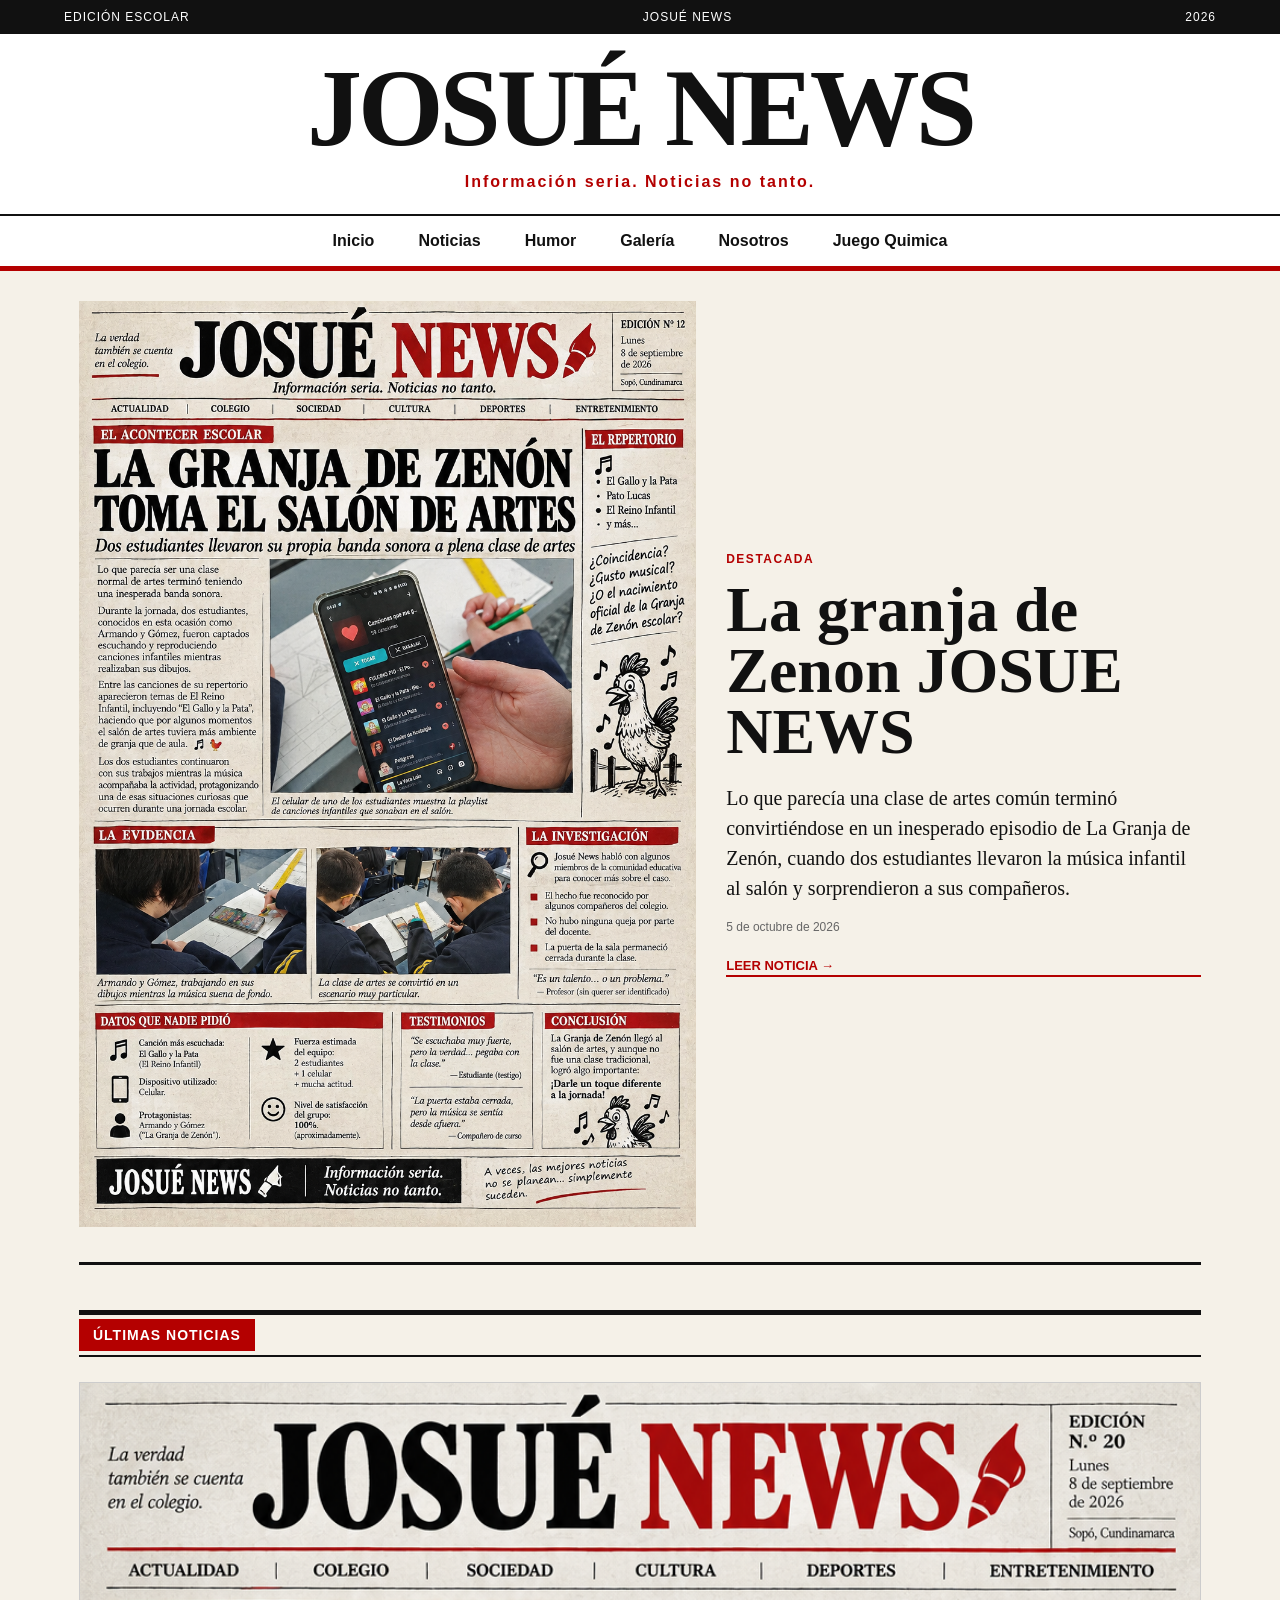
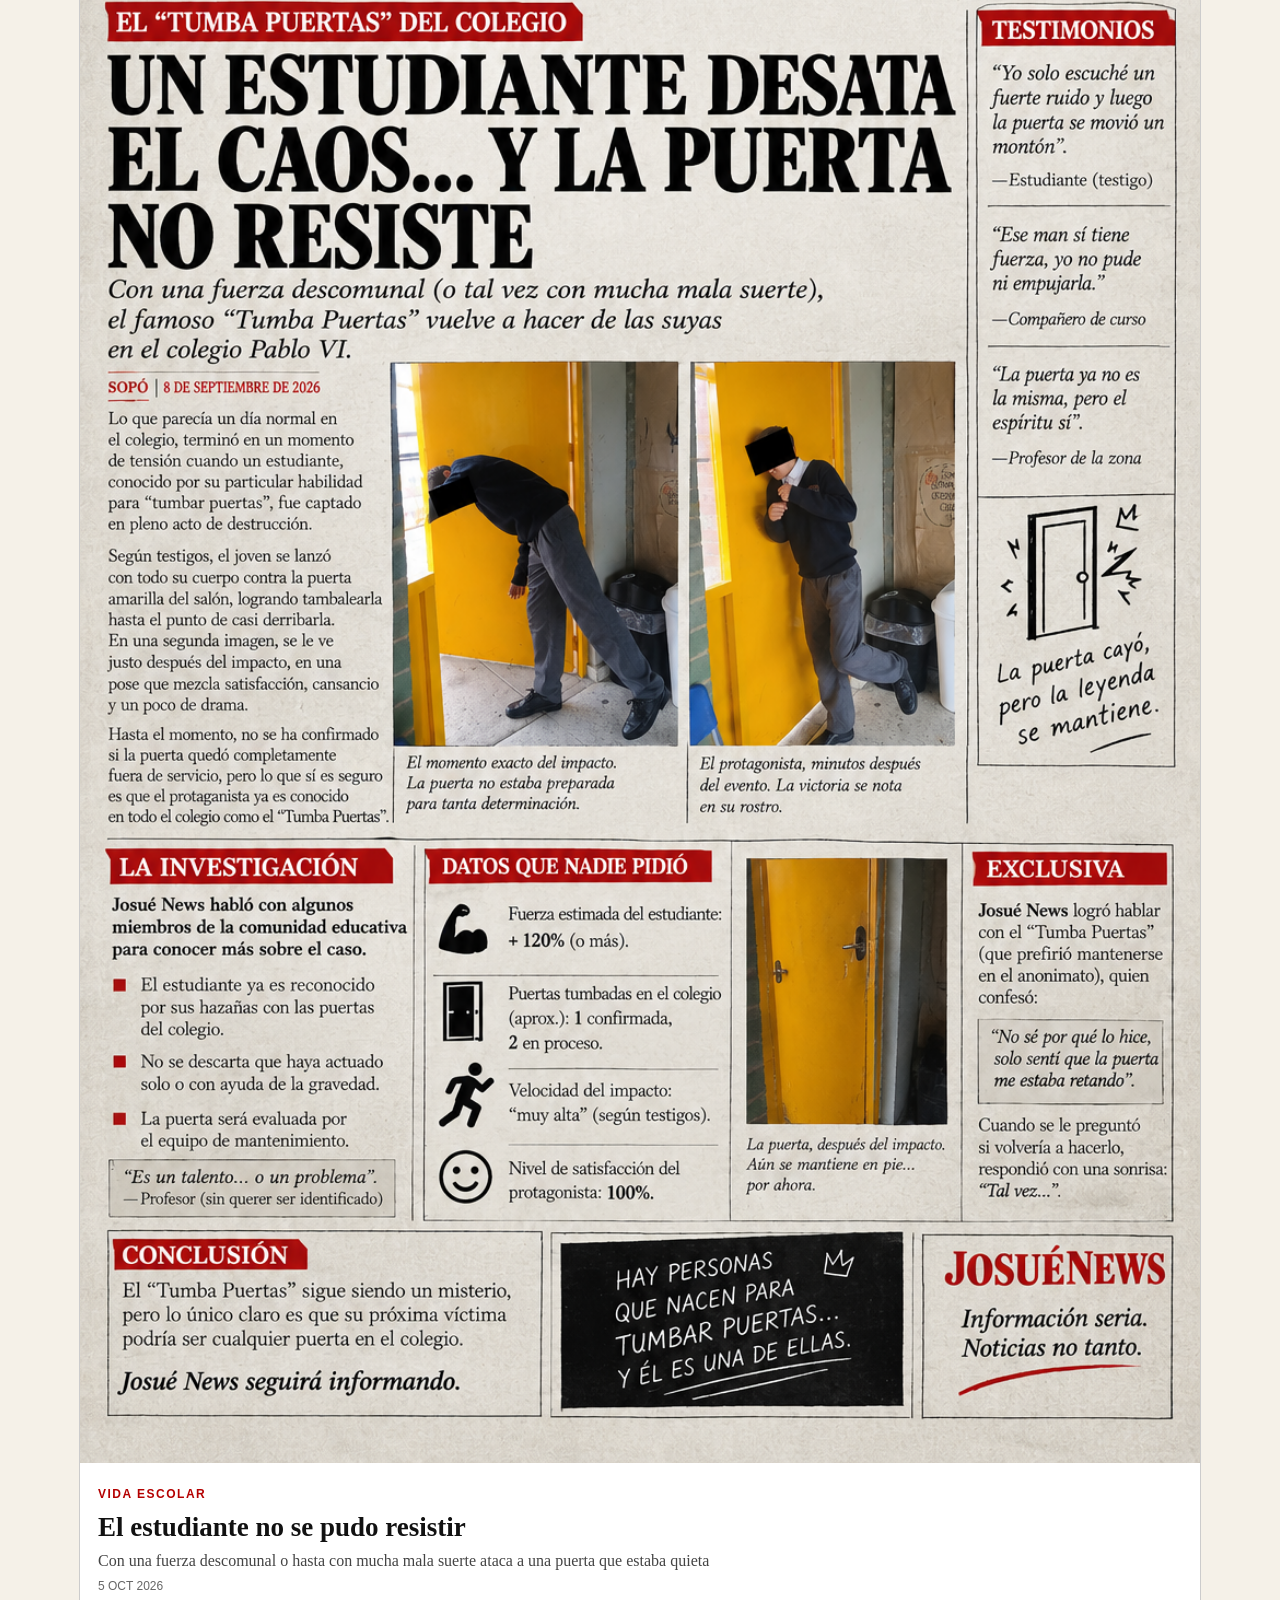
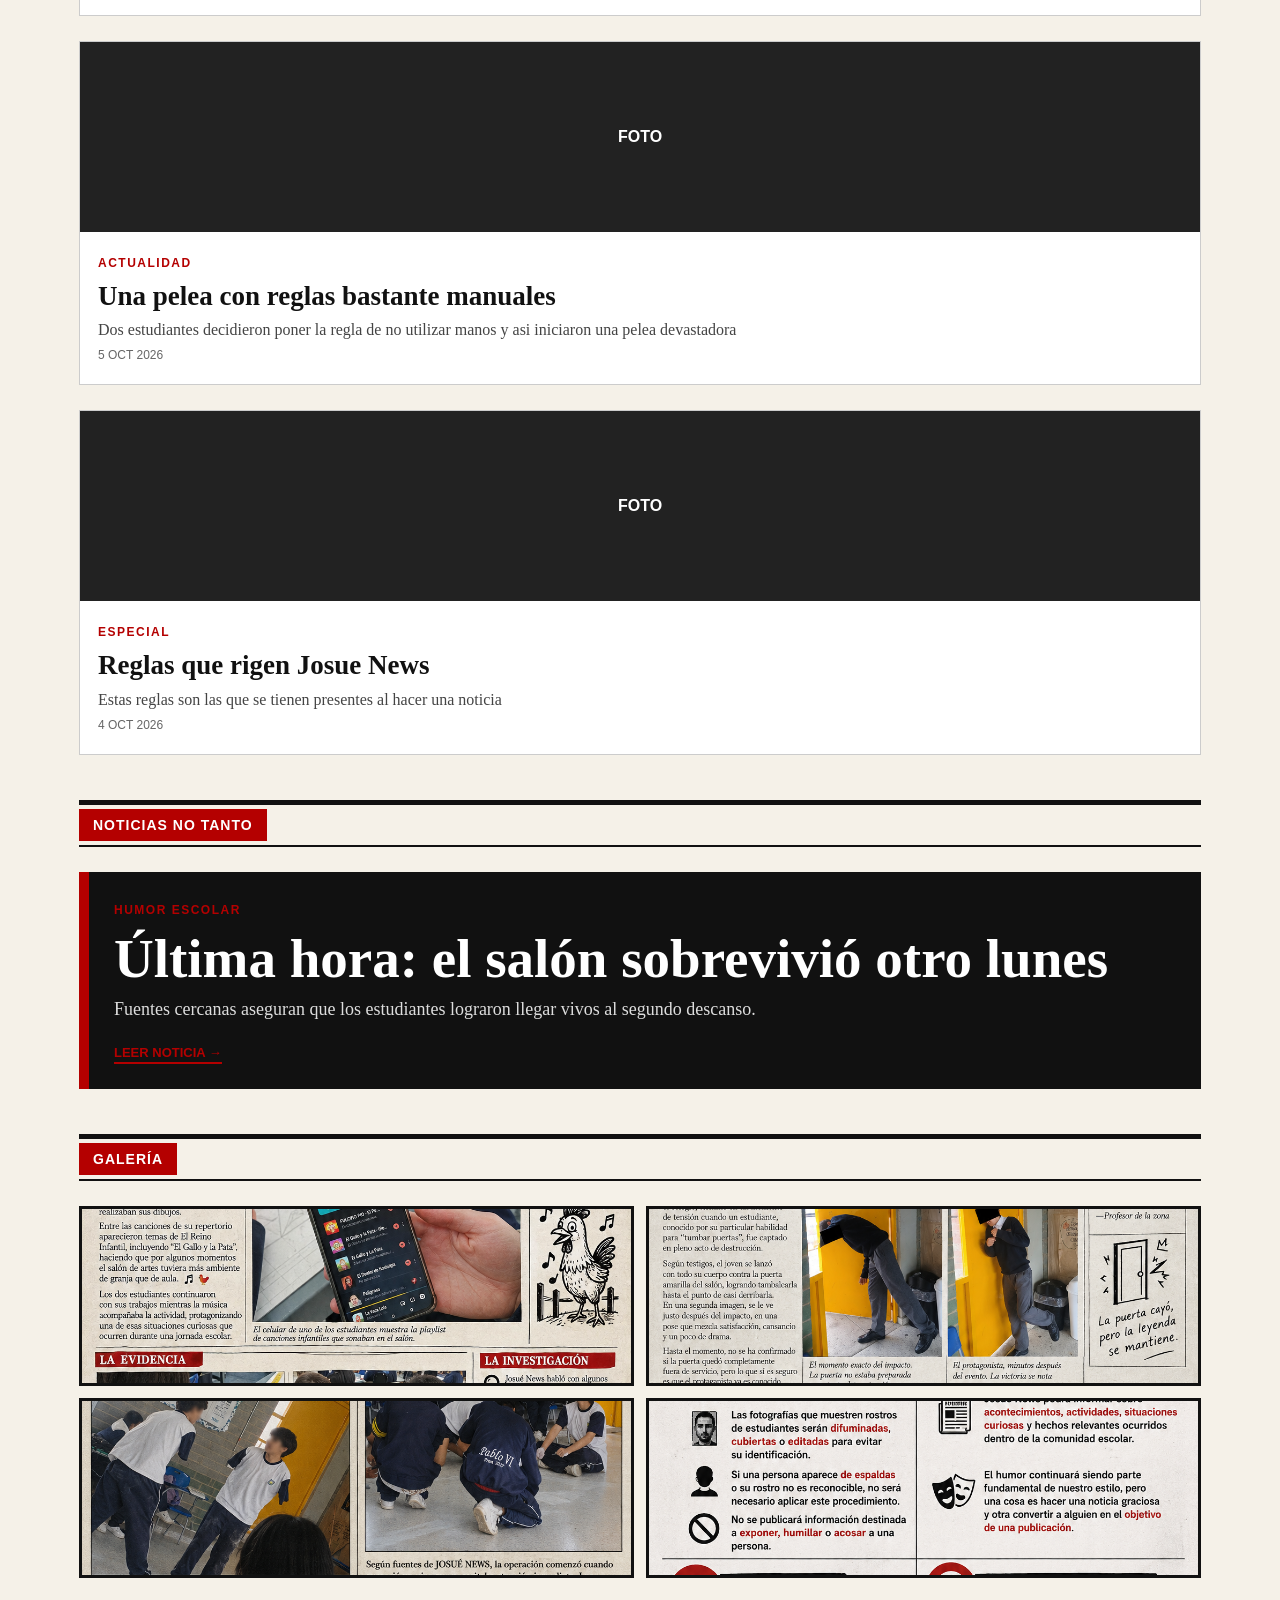
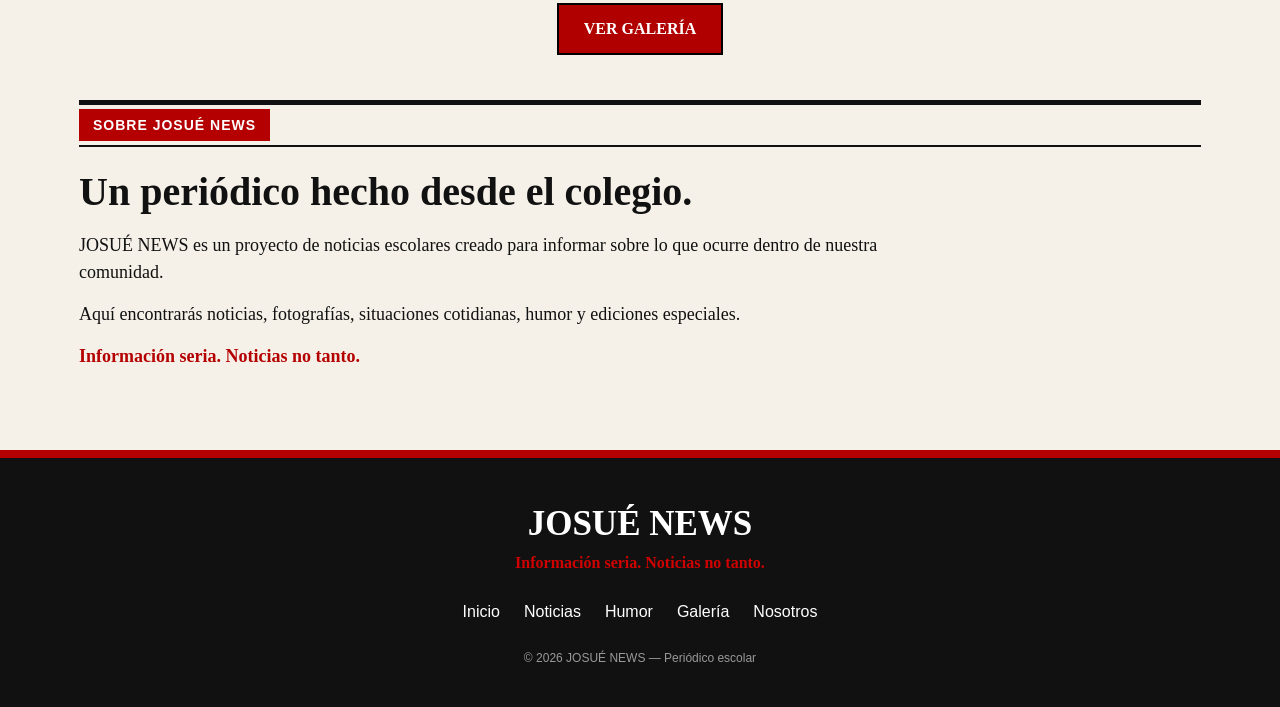
==== index.html @ 5964e297 "Update index.html" ====
<!DOCTYPE html>
<html lang="es">
<head>
    <meta charset="UTF-8">
    <meta name="viewport" content="width=device-width, initial-scale=1.0">

    <title>JOSUÉ NEWS | Información seria. Noticias no tanto.</title>

    <meta name="description"
          content="JOSUÉ NEWS — Información seria. Noticias no tanto. Noticias, humor y actualidad escolar.">

    <link rel="stylesheet" href="style.css">
</head>

<body>

    <!-- =========================
         CABECERA
    ========================== -->

    <header class="site-header">

        <div class="top-bar">
            <span>EDICIÓN ESCOLAR</span>
            <span>JOSUÉ NEWS</span>
            <span>2026</span>
        </div>

        <div class="masthead">

            <div class="brand">
                <h1>JOSUÉ NEWS</h1>
                <p>Información seria. Noticias no tanto.</p>
            </div>

        </div>

        <!-- =========================
             NAVEGACIÓN
        ========================== -->

        <nav class="navbar">

            <a href="#inicio">Inicio</a>
            <a href="#noticias">Noticias</a>
            <a href="#humor">Humor</a>
            <a href="#galeria">Galería</a>
            <a href="#nosotros">Nosotros</a>
            <a href="quimica-1-admin-sin-etiquetas-1.html">Juego Quimica</a>
        </nav>

    </header>


    <!-- =========================
         CONTENIDO PRINCIPAL
    ========================== -->

    <main id="inicio">


        <!-- =========================
             NOTICIA PRINCIPAL
        ========================== -->

        <section class="hero-news">

            <div class="hero-image" style="width: 100%; overflow: hidden;">
    <img src="imagenes/file_0000000087f881f596c0f84444d2f927.png"
         alt="Imagen de la noticia"
         style="width: 100%; max-width: 100%; height: auto; display: block;">
</div>
            <div class="hero-content">

                <span class="category">DESTACADA</span>

                <h2>
                    La granja de Zenon JOSUE NEWS
                </h2>

                <p class="lead">
                    Lo que parecía una clase de artes común terminó convirtiéndose en un inesperado episodio de La Granja de
                    Zenón, cuando dos estudiantes llevaron la música infantil al salón y sorprendieron a sus compañeros.
                </p>

                <p class="date">
                    5 de octubre de 2026
                </p>

                <a href="noticia.html" class="read-more">
                    LEER NOTICIA →
                </a>

            </div>

        </section>


        <!-- =========================
             SEPARADOR
        ========================== -->

        <div class="section-title">
            <span>ÚLTIMAS NOTICIAS</span>
        </div>


        <!-- =========================
             NOTICIAS
        ========================== -->

        <section id="noticias" class="news-grid">


            <article class="news-card">

                <div class="news-image" style="width: 100%; overflow: hidden;">
    <img src="imagenes/file_000000002880822fab9816c562c62a15.png"
         alt="Imagen de la noticia"
         style="width: 100%; max-width: 100%; height: auto; display: block;">
                </div>

                <div class="news-content">

                    <span class="category">
                        VIDA ESCOLAR
                    </span>

                    <h3>
                        El estudiante no se pudo resistir
                    </h3>

                    <p>
                        Con una fuerza descomunal o hasta con mucha mala suerte
                        ataca a una puerta que estaba quieta
                    </p>

                    <span class="news-date">
                        5 OCT 2026
                    </span>

                </div>

            </article>


            
    <article class="news-card">
            

                <div class="news-image">
                    FOTO
                </div>

                <div class="news-content">

                    <span class="category">
                        ACTUALIDAD
                    </span>

                    <h3>
                        Una pelea con reglas bastante manuales
                    </h3>

                    <p>
                        Dos estudiantes decidieron poner la regla de no utilizar manos
                        y asi iniciaron una pelea devastadora
                    </p>

                    <span class="news-date">
                        5 OCT 2026
                    </span>

                </div>

            </article>


            <article class="news-card">

                <div class="news-image">
                    FOTO
                </div>

                <div class="news-content">

                    <span class="category">
                        ESPECIAL
                    </span>

                    <h3>
                        Reglas que rigen Josue News
                    </h3>

                    <p>
                        Estas reglas son las que se tienen presentes al hacer una 
                        noticia
                    </p>

                    <span class="news-date">
                        4 OCT 2026
                    </span>

                </div>

            </article>


        </section>


        <!-- =========================
             HUMOR
        ========================== -->

        <section id="humor" class="humor-section">

            <div class="section-title">
                <span>NOTICIAS NO TANTO</span>
            </div>

            <div class="humor-content">

                <div>

                    <span class="category">
                        HUMOR ESCOLAR
                    </span>

                    <h2>
                        Última hora: el salón sobrevivió otro lunes
                    </h2>

                    <p>
                        Fuentes cercanas aseguran que los estudiantes
                        lograron llegar vivos al segundo descanso.
                    </p>

                    <a href="noticia.html" class="read-more">
                        LEER NOTICIA →
                    </a>

                </div>

            </div>

        </section>


        <!-- =========================
             GALERÍA
        ========================== -->

        <section id="galeria" class="gallery-section">

    <div class="section-title">
        <span>GALERÍA</span>
    </div>

    <div class="gallery-grid">

        <div class="gallery-item">
            <img src="imagenes/file_0000000087f881f596c0f84444d2f927.png" alt="Foto 1">
        </div>

        <div class="gallery-item">
            <img src="imagenes/file_000000002880822fab9816c562c62a15.png" alt="Foto 2">
        </div>

        <div class="gallery-item">
            <img src="imagenes/file_00000000ddf0820e990035ad2cf3b0d6.png" alt="Foto 3">
        </div>

        <div class="gallery-item">
            <img src="imagenes/file_000000004114820eb2ee918c62eab57a.png" alt="Foto 4">
        </div>

    </div>

    <!-- BOTÓN VER GALERÍA -->
   
                </div>

    <div style="text-align: center; margin-top: 25px;">
        <a href="Galería.html" style="
            display: inline-block;
            padding: 12px 25px;
            background: #b00000;
            color: white;
            text-decoration: none;
            font-weight: bold;
            border: 2px solid #000;
        ">
            VER GALERÍA
        </a>
    </div>

        </section>

</section>

        <!-- =========================
             NOSOTROS
        ========================== -->

        <section id="nosotros" class="about-section">

            <div class="section-title">
                <span>SOBRE JOSUÉ NEWS</span>
            </div>

            <div class="about-content">

                <h2>
                    Un periódico hecho desde el colegio.
                </h2>

                <p>
                    JOSUÉ NEWS es un proyecto de noticias escolares creado
                    para informar sobre lo que ocurre dentro de nuestra
                    comunidad.
                </p>

                <p>
                    Aquí encontrarás noticias, fotografías, situaciones
                    cotidianas, humor y ediciones especiales.
                </p>

                <strong>
                    Información seria. Noticias no tanto.
                </strong>

            </div>

        </section>

    </main>


    <!-- =========================
         PIE DE PÁGINA
    ========================== -->

    <footer class="site-footer">

        <div class="footer-brand">
            <h2>JOSUÉ NEWS</h2>
            <p>Información seria. Noticias no tanto.</p>
        </div>

        <div class="footer-links">

            <a href="#inicio">Inicio</a>
            <a href="#noticias">Noticias</a>
            <a href="#humor">Humor</a>
            <a href="#galeria">Galería</a>
            <a href="#nosotros">Nosotros</a>

        </div>

        <div class="copyright">
            © 2026 JOSUÉ NEWS — Periódico escolar
        </div>

    </footer>


</body>
</html>
---- style.css ----
/* =========================
   JOSUÉ NEWS
   ESTILO ROJO + NEGRO
========================= */

* {
    margin: 0;
    padding: 0;
    box-sizing: border-box;
}

html {
    scroll-behavior: smooth;
}

body {
    background: #f5f1e8;
    color: #111;
    font-family: Georgia, "Times New Roman", serif;
    line-height: 1.5;
}

/* =========================
   CABECERA
========================= */

.site-header {
    background: #fff;
    border-bottom: 5px solid #b40000;
}

.top-bar {
    background: #111;
    color: #fff;
    display: flex;
    justify-content: space-between;
    padding: 8px 5%;
    font-family: Arial, sans-serif;
    font-size: 12px;
    letter-spacing: 1px;
}

.masthead {
    text-align: center;
    padding: 25px 15px 20px;
}

.brand h1 {
    font-size: clamp(48px, 10vw, 110px);
    line-height: 0.9;
    font-weight: 900;
    letter-spacing: -4px;
    color: #111;
}

.brand p {
    color: #b40000;
    font-family: Arial, sans-serif;
    font-weight: bold;
    margin-top: 12px;
    letter-spacing: 2px;
}

/* =========================
   NAVEGACIÓN
========================= */

.navbar {
    display: flex;
    justify-content: center;
    flex-wrap: wrap;
    border-top: 2px solid #111;
    padding: 0;
}

.navbar a {
    color: #111;
    text-decoration: none;
    font-family: Arial, sans-serif;
    font-weight: bold;
    padding: 13px 22px;
    transition: 0.2s;
}

.navbar a:hover {
    background: #b40000;
    color: #fff;
}

/* =========================
   CONTENIDO
========================= */

main {
    max-width: 1250px;
    margin: auto;
    padding: 30px 5%;
}

/* =========================
   NOTICIA PRINCIPAL
========================= */

.hero-news {
    display: grid;
    grid-template-columns: 1.3fr 1fr;
    gap: 30px;
    padding-bottom: 35px;
    border-bottom: 3px solid #111;
}

.hero-image,
.news-image,
.gallery-item {
    background: #222;
    color: #fff;
    display: flex;
    align-items: center;
    justify-content: center;
    font-family: Arial, sans-serif;
    font-weight: bold;
    min-height: 250px;
}

.hero-image {
    min-height: 400px;
}

.hero-content {
    display: flex;
    flex-direction: column;
    justify-content: center;
}

.category {
    color: #b40000;
    font-family: Arial, sans-serif;
    font-size: 12px;
    font-weight: 900;
    letter-spacing: 1.5px;
}

.hero-content h2 {
    font-size: clamp(38px, 5vw, 65px);
    line-height: 0.95;
    margin: 12px 0 20px;
}

.lead {
    font-size: 20px;
}

.date,
.news-date {
    color: #666;
    font-family: Arial, sans-serif;
    font-size: 12px;
    margin-top: 15px;
}

/* =========================
   TÍTULOS DE SECCIÓN
========================= */

.section-title {
    border-top: 5px solid #111;
    border-bottom: 2px solid #111;
    margin: 45px 0 25px;
    padding: 8px 0;
}

.section-title span {
    background: #b40000;
    color: #fff;
    padding: 8px 14px;
    font-family: Arial, sans-serif;
    font-size: 14px;
    font-weight: 900;
    letter-spacing: 1px;
}

/* =========================
   NOTICIAS
========================= */

.news-grid {
    display: grid;
    grid-template-columns: repeat(3, 1fr);
    gap: 25px;
}

.news-card {
    background: #fff;
    border: 1px solid #ccc;
}

.news-image {
    min-height: 190px;
}

.news-content {
    padding: 18px;
}

.news-content h3 {
    font-size: 27px;
    line-height: 1.05;
    margin: 8px 0;
}

.news-content p {
    color: #444;
}

/* =========================
   BOTONES
========================= */

.read-more {
    display: inline-block;
    color: #b40000;
    font-family: Arial, sans-serif;
    font-size: 13px;
    font-weight: bold;
    text-decoration: none;
    margin-top: 20px;
    border-bottom: 2px solid #b40000;
}

.read-more:hover {
    color: #111;
    border-color: #111;
}

/* =========================
   HUMOR
========================= */

.humor-content {
    background: #111;
    color: #fff;
    padding: 40px;
    border-left: 10px solid #b40000;
}

.humor-content h2 {
    color: #fff;
    font-size: clamp(32px, 5vw, 55px);
    line-height: 1;
    margin: 10px 0;
}

.humor-content p {
    color: #ddd;
    font-size: 18px;
}

/* =========================
   GALERÍA
========================= */

.gallery-grid {
    display: grid !important;
    grid-template-columns: repeat(2, minmax(0, 1fr)) !important;
    gap: 12px !important;
    width: 100% !important;
    max-width: 100% !important;
    min-width: 0 !important;
    box-sizing: border-box !important;
}

.gallery-item {
    min-width: 0 !important;
    height: 180px !important;
    min-height: 0 !important;
    border: 3px solid #111 !important;
    overflow: hidden !important;
    box-sizing: border-box !important;
}

.gallery-item img {
    width: 100% !important;
    max-width: 100% !important;
    height: 100% !important;
    object-fit: cover !important;
    display: block !important;
}

/* =========================
   NOSOTROS
========================= */

.about-section {
    margin-bottom: 50px;
}

.about-content {
    max-width: 800px;
    font-size: 18px;
}

.about-content h2 {
    font-size: 40px;
    line-height: 1;
    margin-bottom: 20px;
}

.about-content p {
    margin-bottom: 15px;
}

.about-content strong {
    color: #b40000;
}

/* =========================
   FOOTER
========================= */

.site-footer {
    background: #111;
    color: #fff;
    text-align: center;
    padding: 40px 20px;
    border-top: 8px solid #b40000;
}

.footer-brand h2 {
    font-size: 35px;
}

.footer-brand p {
    color: #d00000;
    font-weight: bold;
}

.footer-links {
    margin: 25px 0;
}

.footer-links a {
    color: #fff;
    text-decoration: none;
    margin: 0 10px;
    font-family: Arial, sans-serif;
}

.footer-links a:hover {
    color: #d00000;
}

.copyright {
    color: #999;
    font-family: Arial, sans-serif;
    font-size: 12px;
}

/* =========================
   CELULARES
========================= */

@media (max-width: 800px) {

    .top-bar {
        font-size: 9px;
    }

    .brand h1 {
        letter-spacing: -2px;
    }

    .navbar a {
        padding: 10px 12px;
        font-size: 13px;
    }

    .hero-news {
        grid-template-columns: 1fr;
    }

   
    }

    .news-grid {
        grid-template-columns: 1fr;
    }

    .gallery-grid {
        grid-template-columns: repeat(2, 1fr);
    }

    .humor-content {
        padding: 25px;
    }
.article-image {
    width: 100% !important;
    height: 400px !important;
    overflow: hidden !important;
}

.article-image img {
    width: 100% !important;
    height: 100% !important;
    object-fit: cover !important;
    display: block !important;
}
@media (max-width: 600px) {
    .gallery-grid {
        grid-template-columns: repeat(2, minmax(0, 1fr)) !important;
    }

    .gallery-item {
        height: 150px !important;
    }
}
.gallery-button-container {
    text-align: center;
    margin-top: 25px;
}

.gallery-button {
    display: inline-block;
    padding: 12px 25px;
    background: #b00000;
    color: white;
    text-decoration: none;
    font-weight: bold;
    border: 2px solid #000;
    transition: 0.3s;
}

.gallery-button:hover {
    background: #000;
    color: white;
}
/* =========================
   GALERÍA - PÁGINA COMPLETA
========================= */

.newspaper-gallery {
    display: grid;
    grid-template-columns: repeat(2, 1fr);
    gap: 25px;
    max-width: 900px;
    margin: 0 auto;
}

.newspaper-page {
    background: #fff;
    border: 3px solid #111;
    padding: 8px;
    overflow: hidden;
    cursor: pointer;
}

.newspaper-page img {
    display: block;
    width: 100%;
    height: 420px;
    object-fit: contain;
    background: #eee;
}

/* =========================
   VISOR AMPLIADO
========================= */

.image-viewer {
    position: fixed;
    inset: 0;
    background: rgba(0, 0, 0, 0.92);
    display: none;
    align-items: center;
    justify-content: center;
    z-index: 9999;
    padding: 30px;
}

.image-viewer.active {
    display: flex;
}

#viewerImage {
    width: auto !important;
    height: auto !important;
    max-width: 90vw !important;
    max-height: 90vh !important;
    object-fit: contain !important;
    border: 4px solid #fff;
    background: #fff;
}

.close-button,
.previous-button,
.next-button {
    position: absolute;
    background: #b40000;
    color: #fff;
    border: 2px solid #fff;
    font-size: 35px;
    width: 50px;
    height: 50px;
    cursor: pointer;
    z-index: 10000;
}

.close-button {
    top: 20px;
    right: 25px;
}

.previous-button {
    left: 20px;
}

.next-button {
    right: 20px;
}

.close-button:hover,
.previous-button:hover,
.next-button:hover {
    background: #111;
}

.no-scroll {
    overflow: hidden;
}

/* =========================
   GALERÍA EN CELULAR
========================= */

@media (max-width: 600px) {

    .newspaper-gallery {
        grid-template-columns: 1fr;
        gap: 20px;
    }

    .newspaper-page img {
        height: 400px;
    }

    .image-viewer {
        padding: 15px;
    }

    #viewerImage {
        max-width: 92vw !important;
        max-height: 85vh !important;
    }

    .previous-button {
        left: 5px;
    }

    .next-button {
        right: 5px;
    }
}
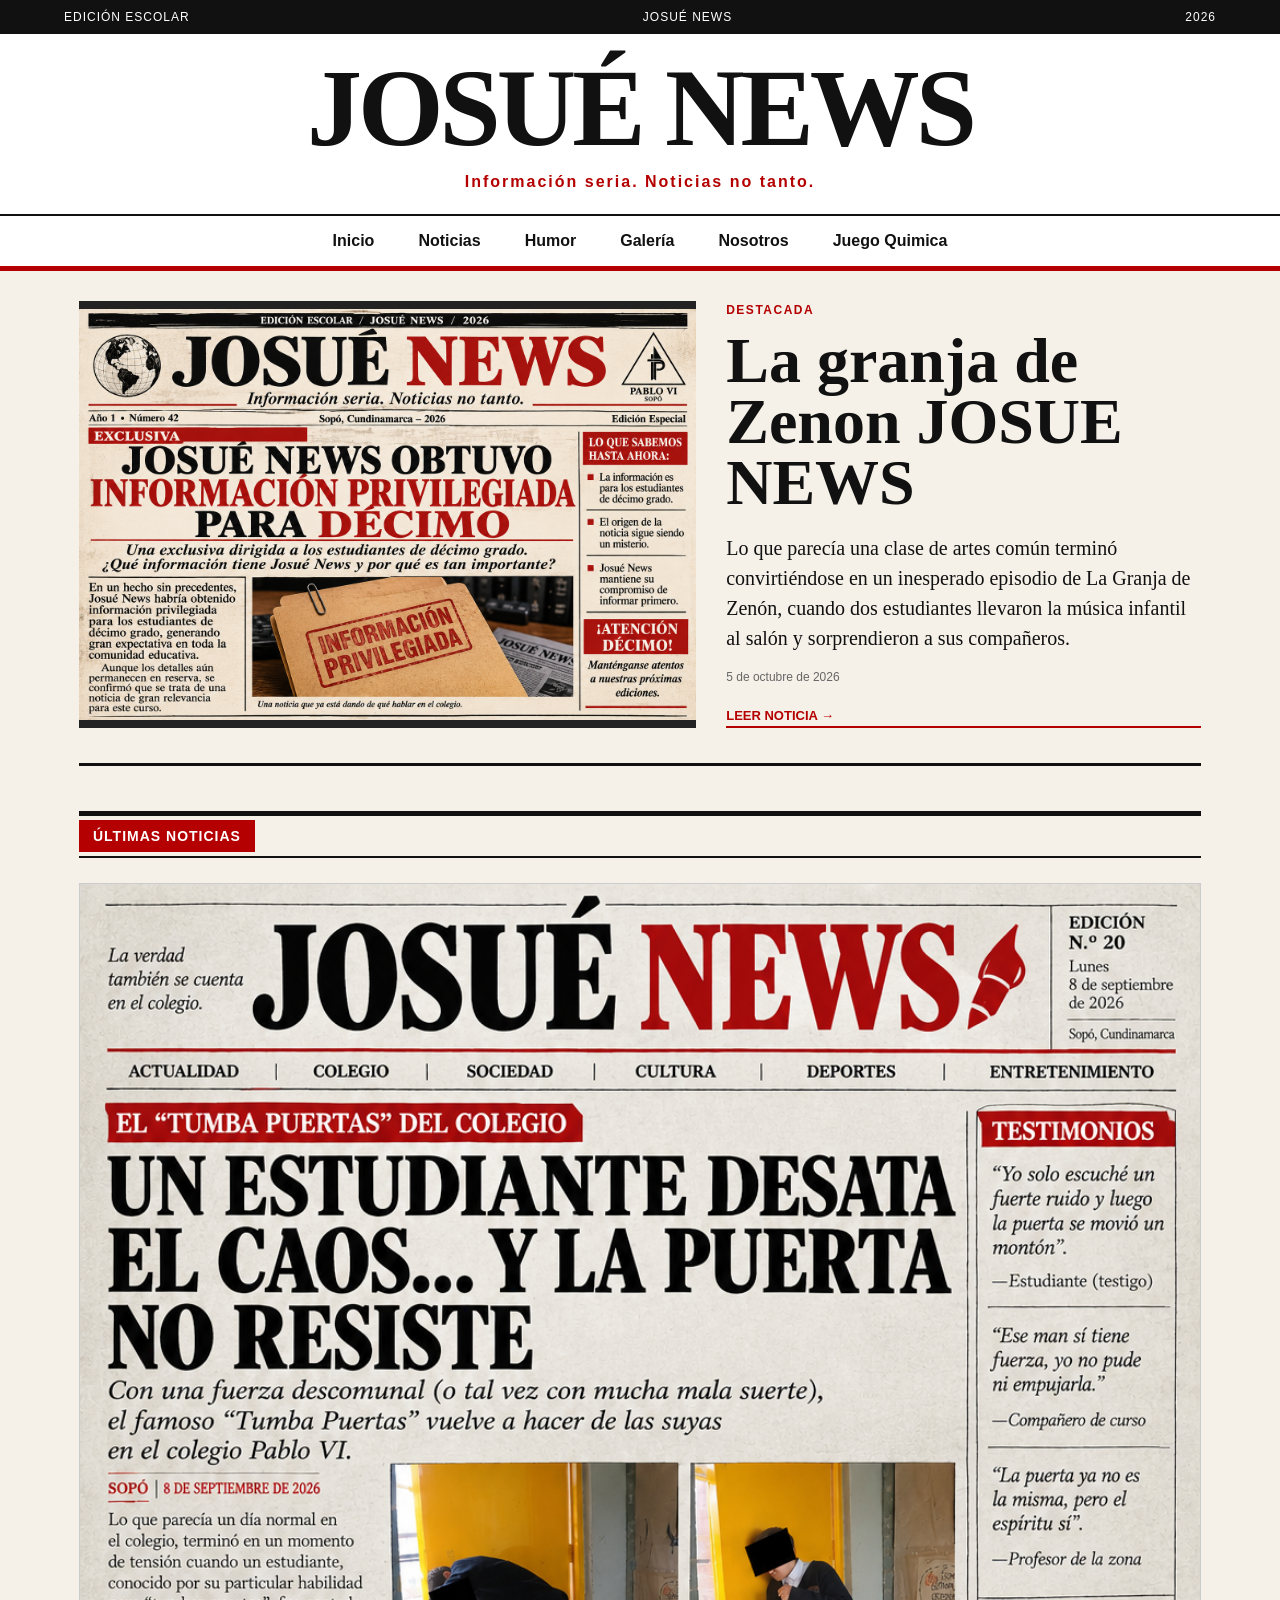
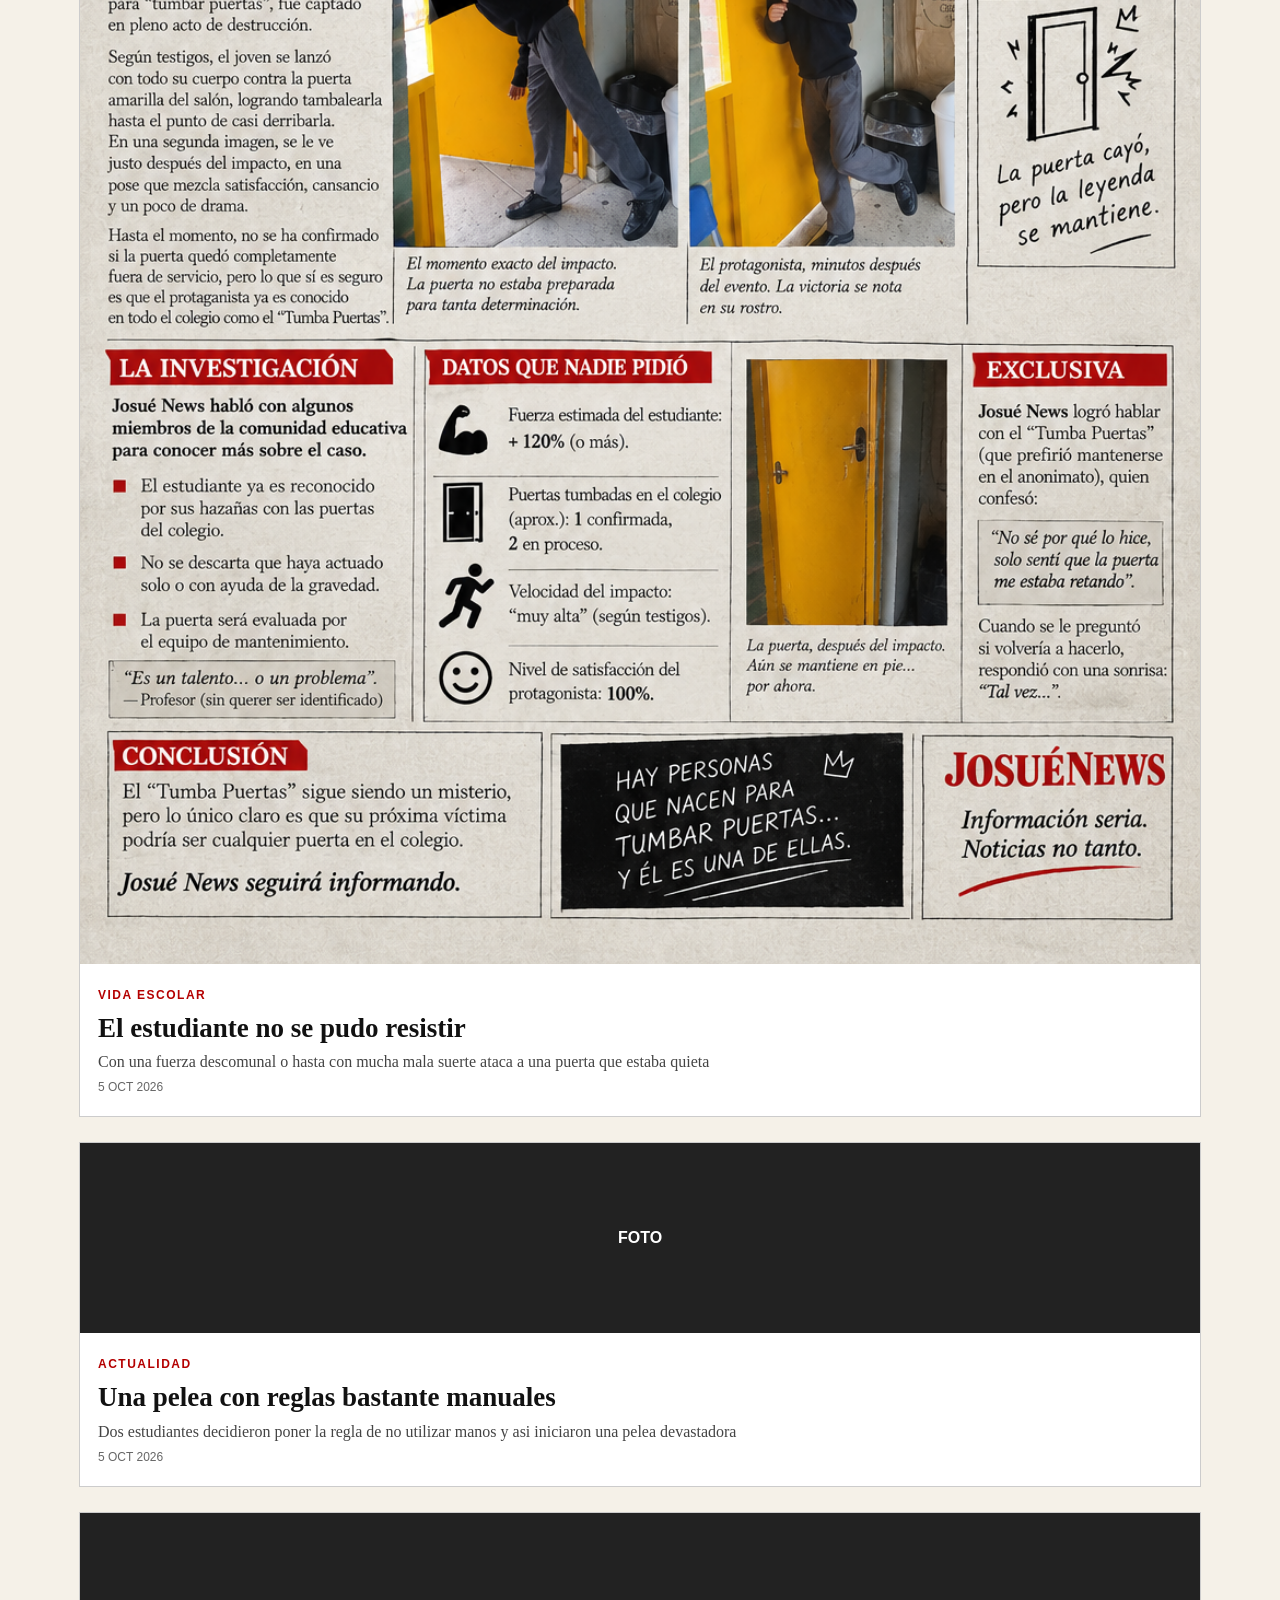
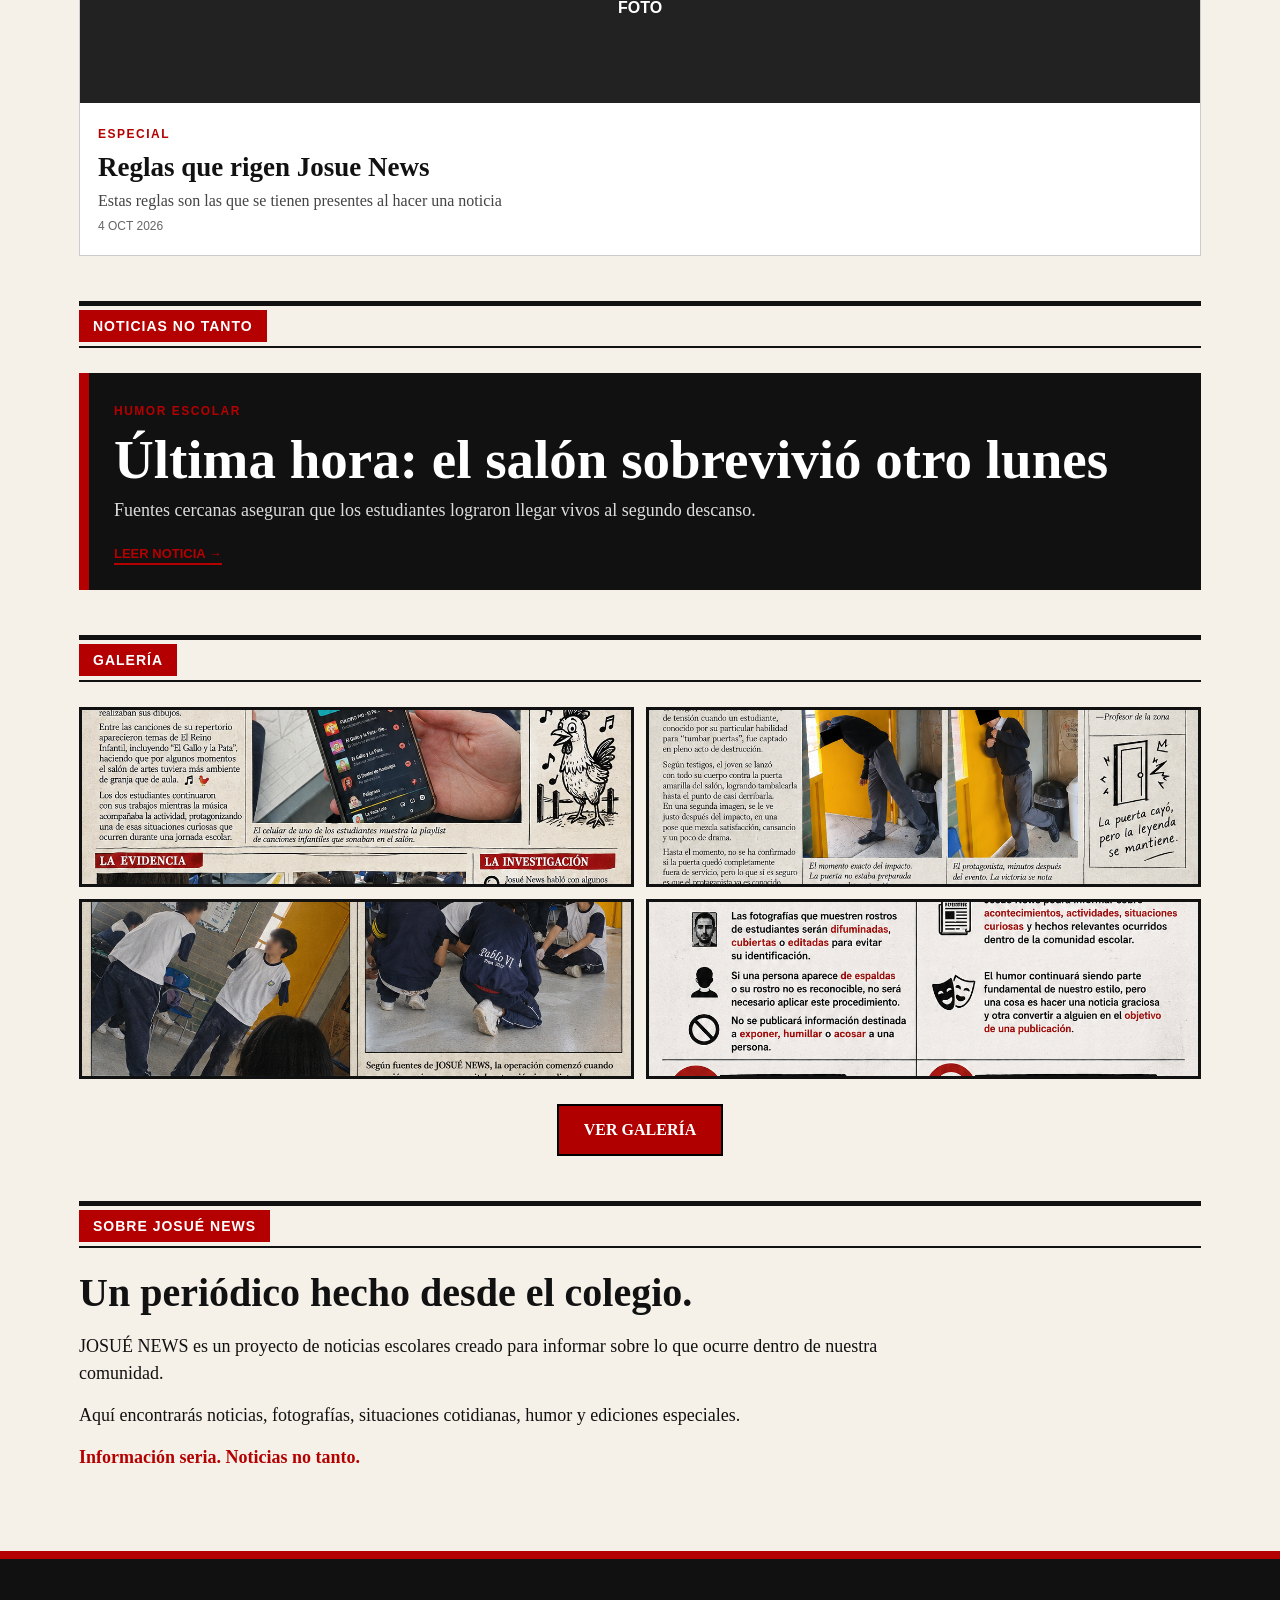
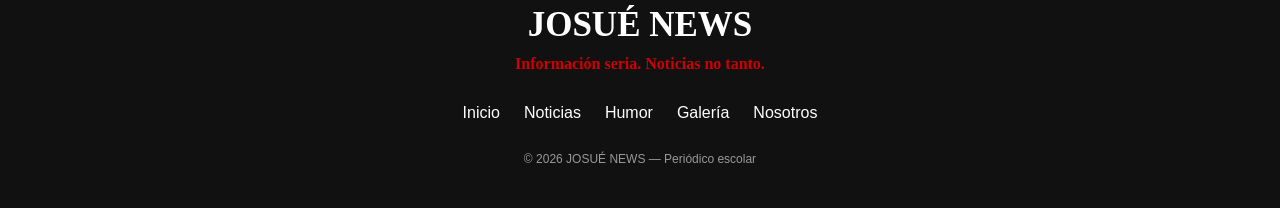
==== commit 31dc2206: "Update index.html" ====
--- a/index.html
+++ b/index.html
@@ -66,7 +66,7 @@
         <section class="hero-news">
 
             <div class="hero-image" style="width: 100%; overflow: hidden;">
-    <img src="imagenes/file_0000000087f881f596c0f84444d2f927.png"
+    <img src="imagenes/file_00000000a2c8820c994a9fa10d2fb992.png"
          alt="Imagen de la noticia"
          style="width: 100%; max-width: 100%; height: auto; display: block;">
 </div>
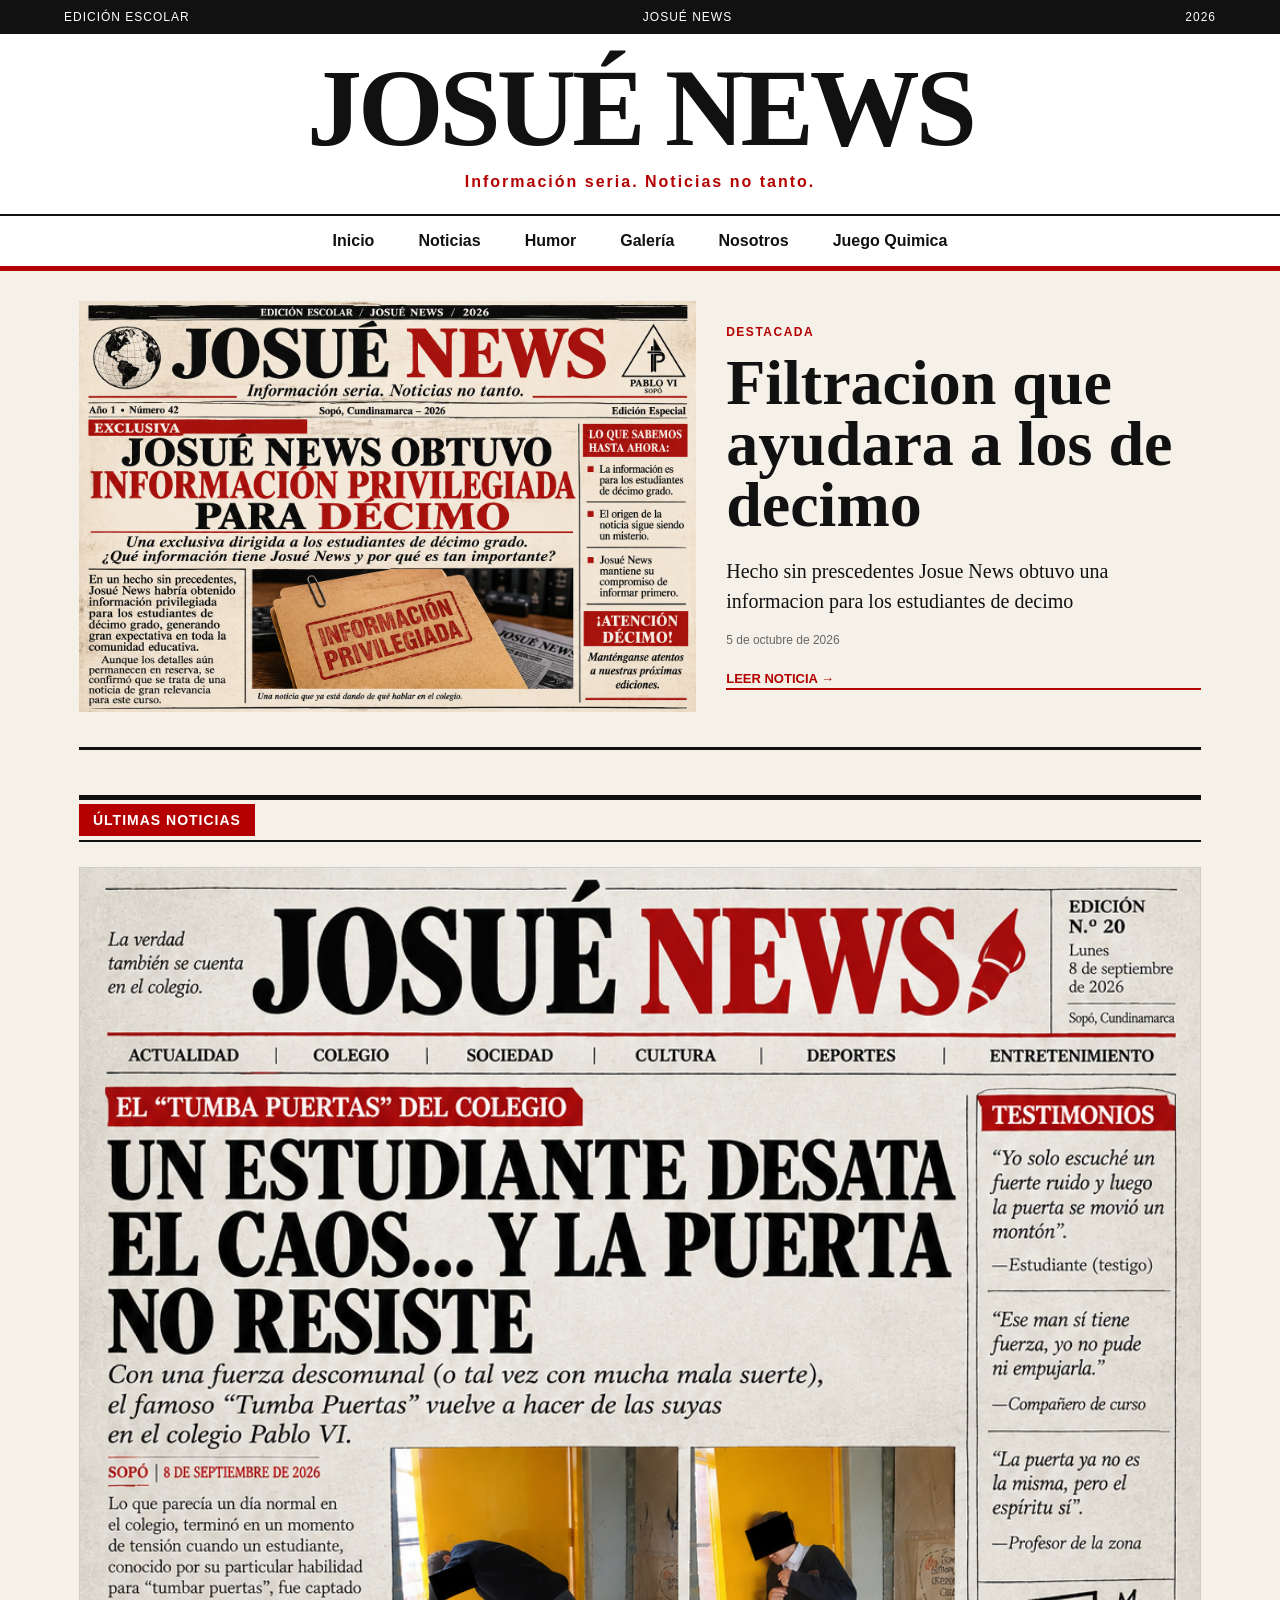
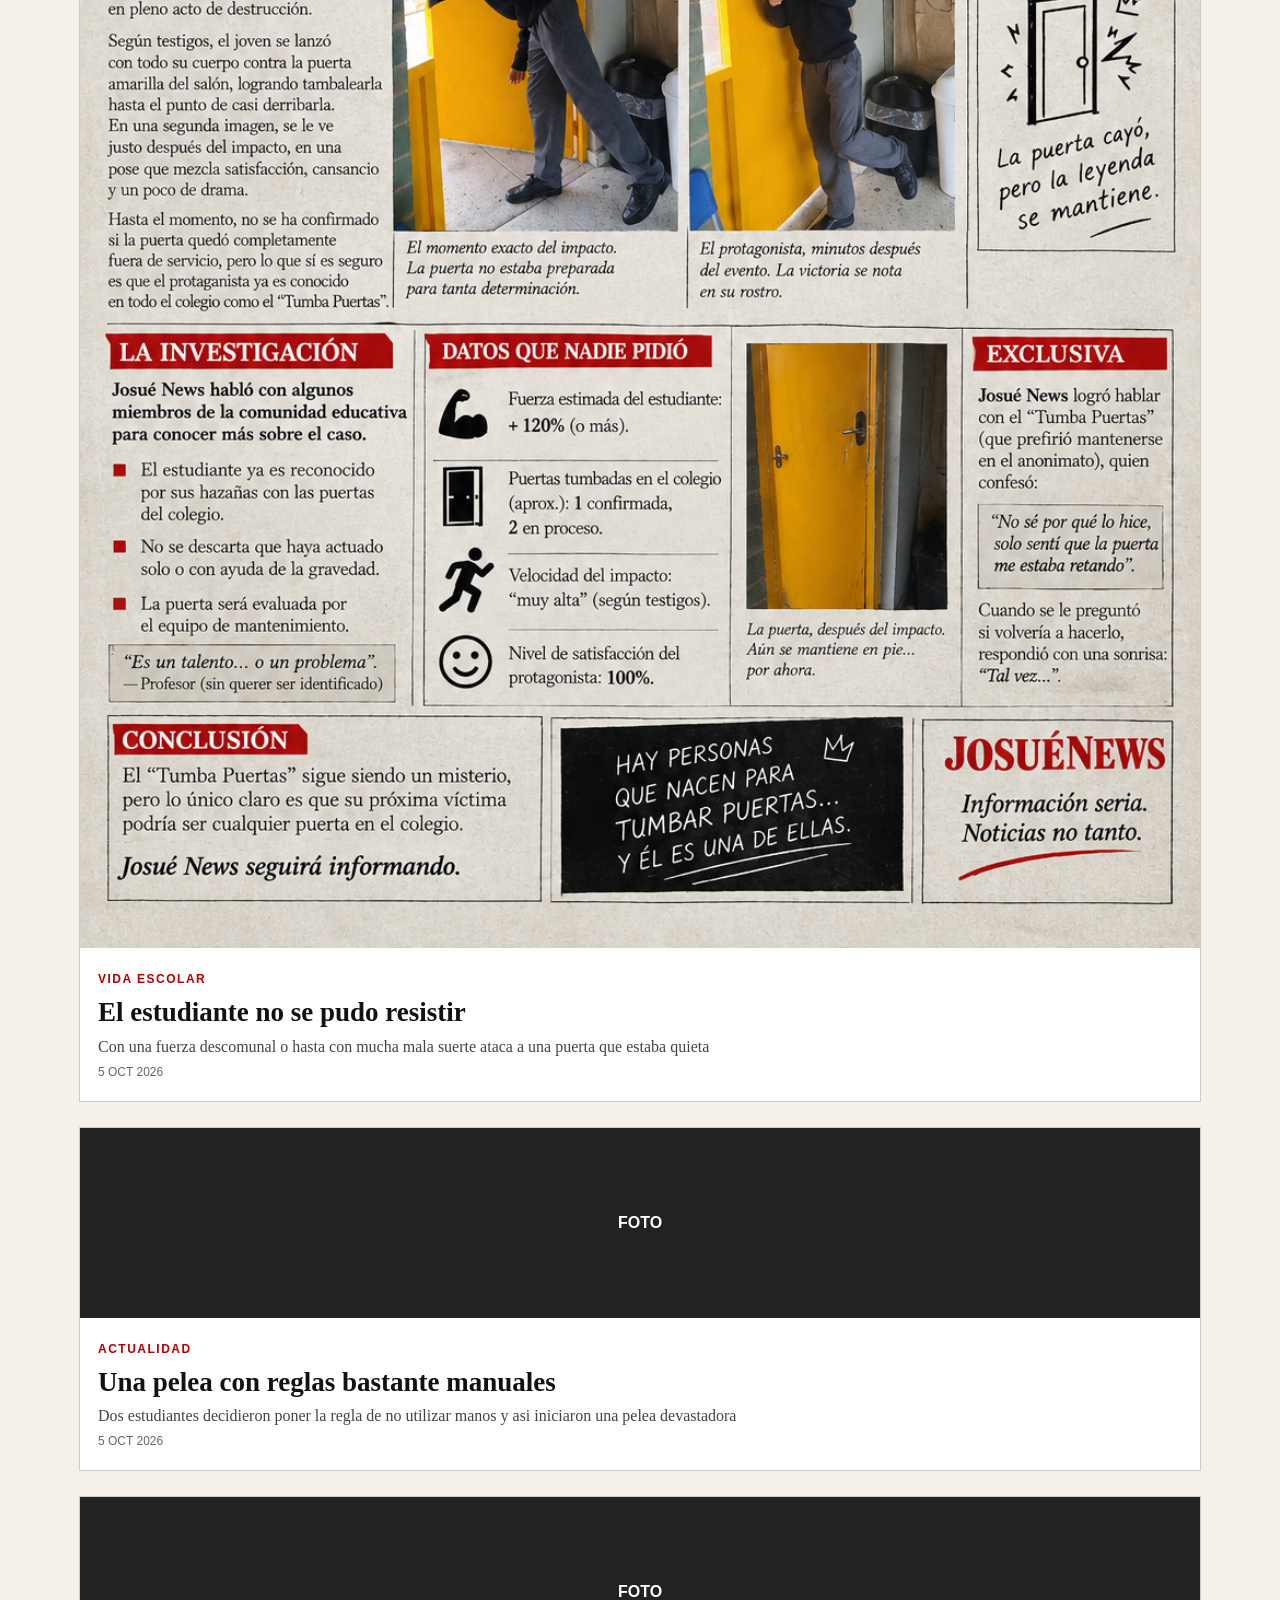
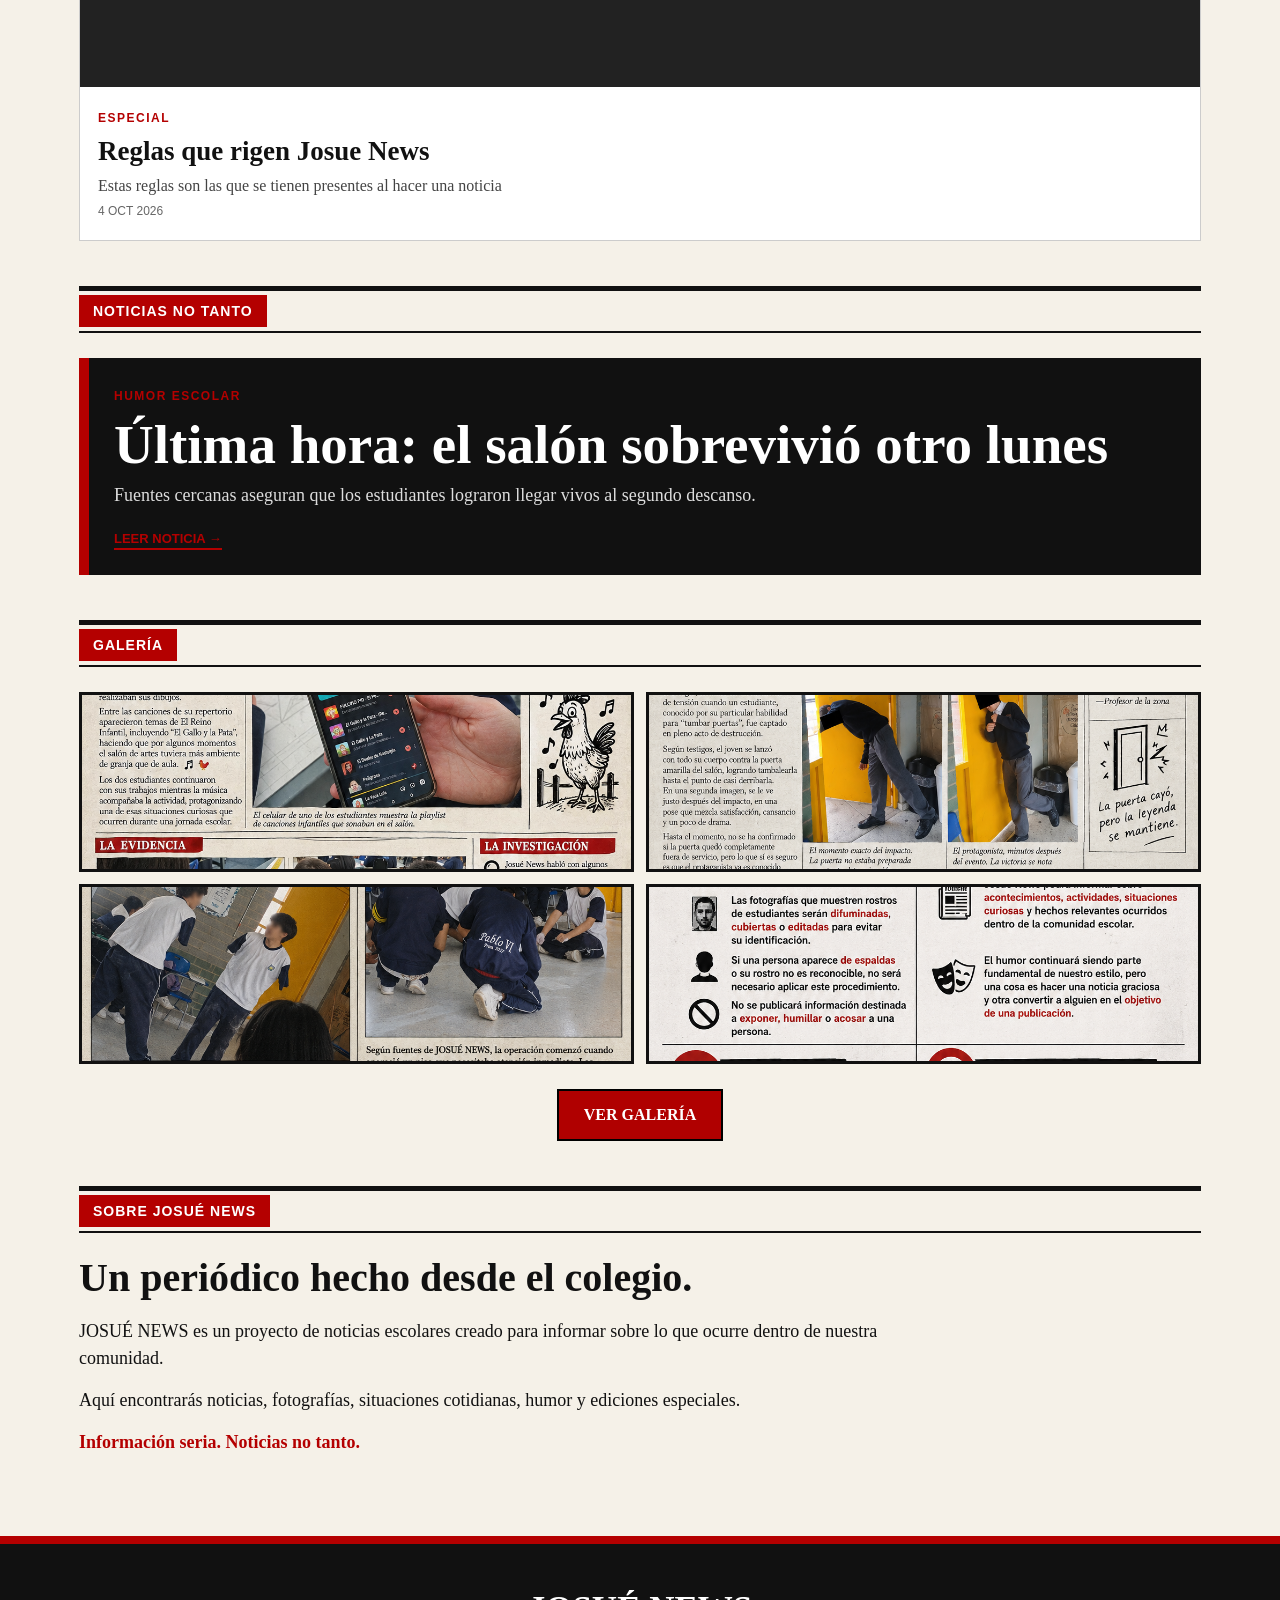
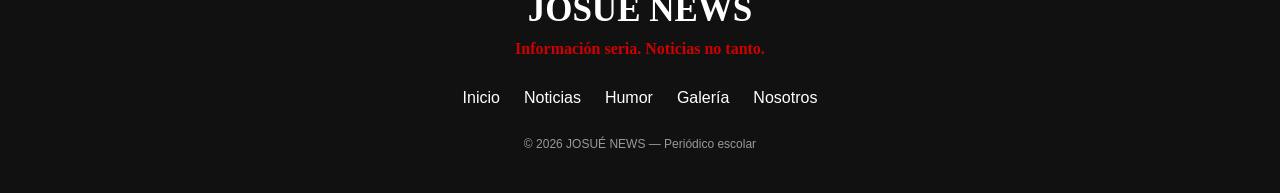
==== commit e84a7695: "Update index.html" ====
--- a/index.html
+++ b/index.html
@@ -75,12 +75,11 @@
                 <span class="category">DESTACADA</span>
 
                 <h2>
-                    La granja de Zenon JOSUE NEWS
+                    Filtracion que ayudara a los de decimo
                 </h2>
 
                 <p class="lead">
-                    Lo que parecía una clase de artes común terminó convirtiéndose en un inesperado episodio de La Granja de
-                    Zenón, cuando dos estudiantes llevaron la música infantil al salón y sorprendieron a sus compañeros.
+                    Hecho sin prescedentes Josue News obtuvo una informacion para los estudiantes de decimo
                 </p>
 
                 <p class="date">
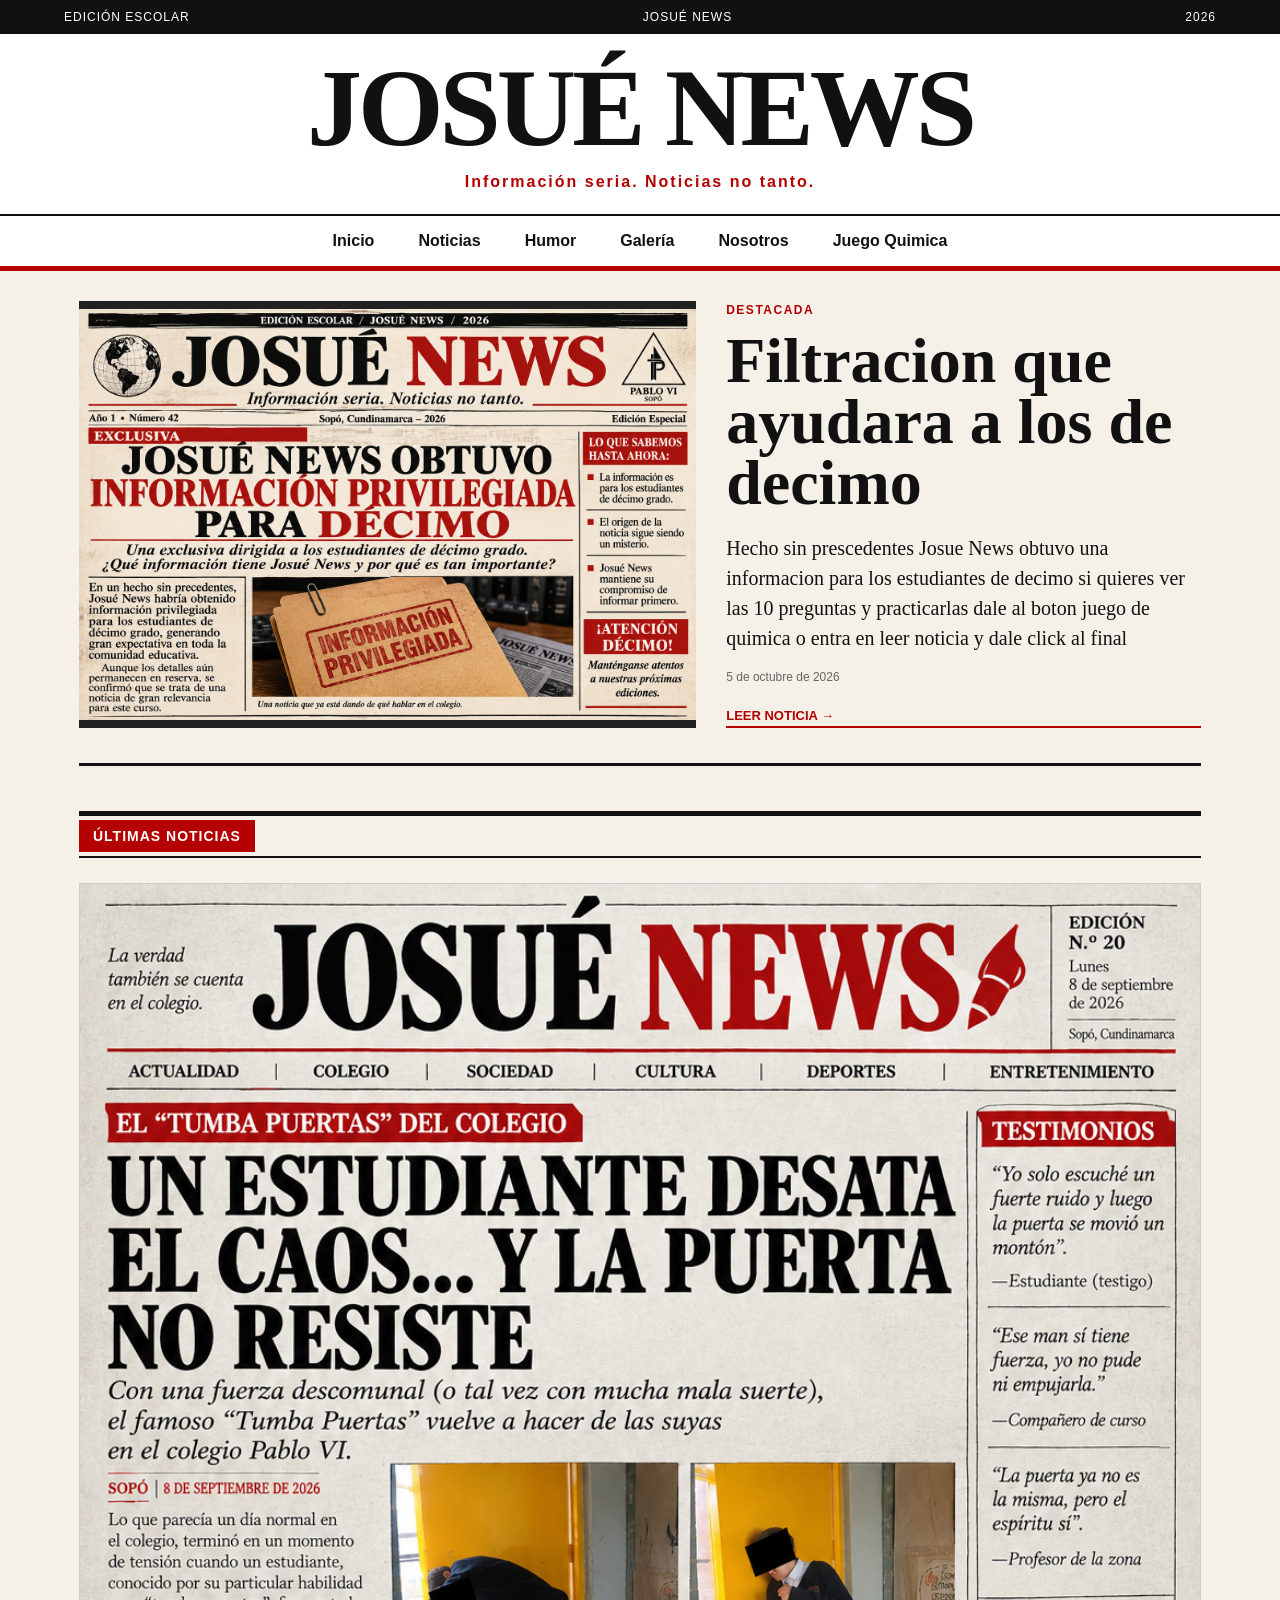
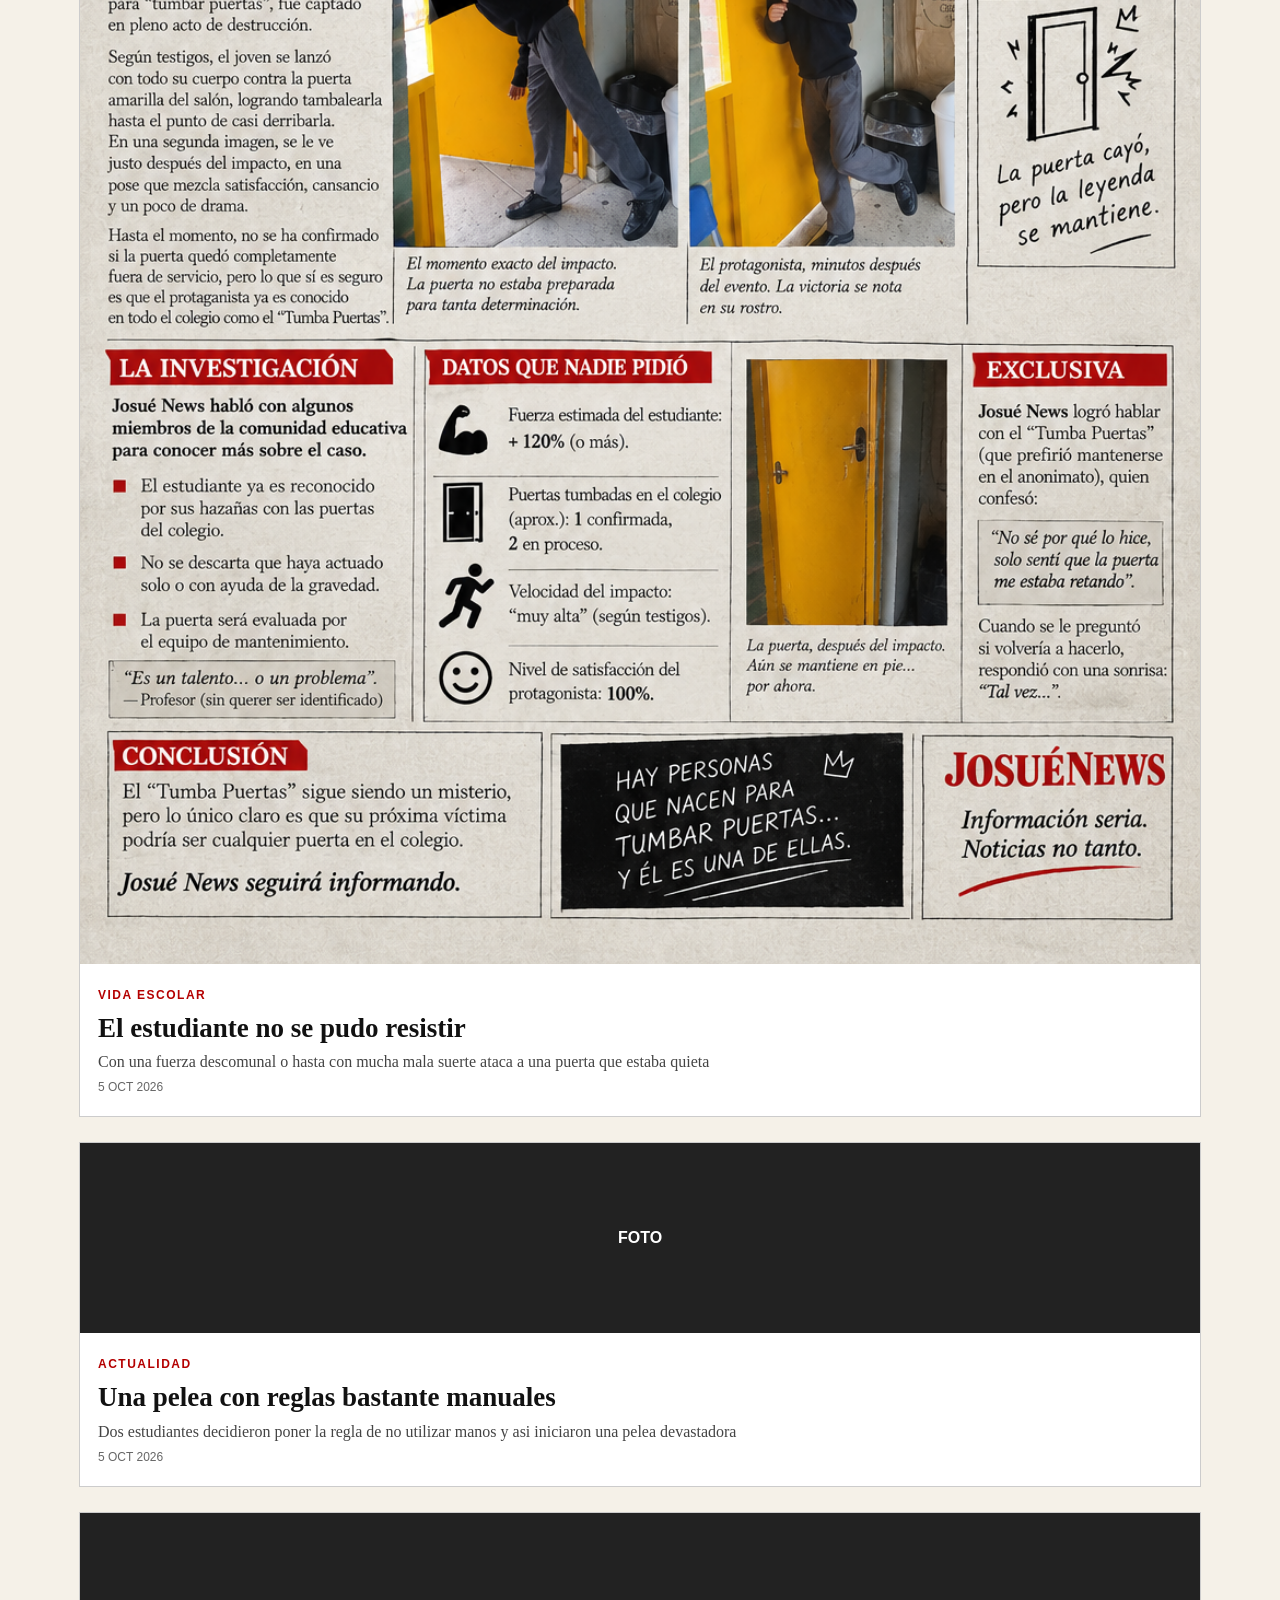
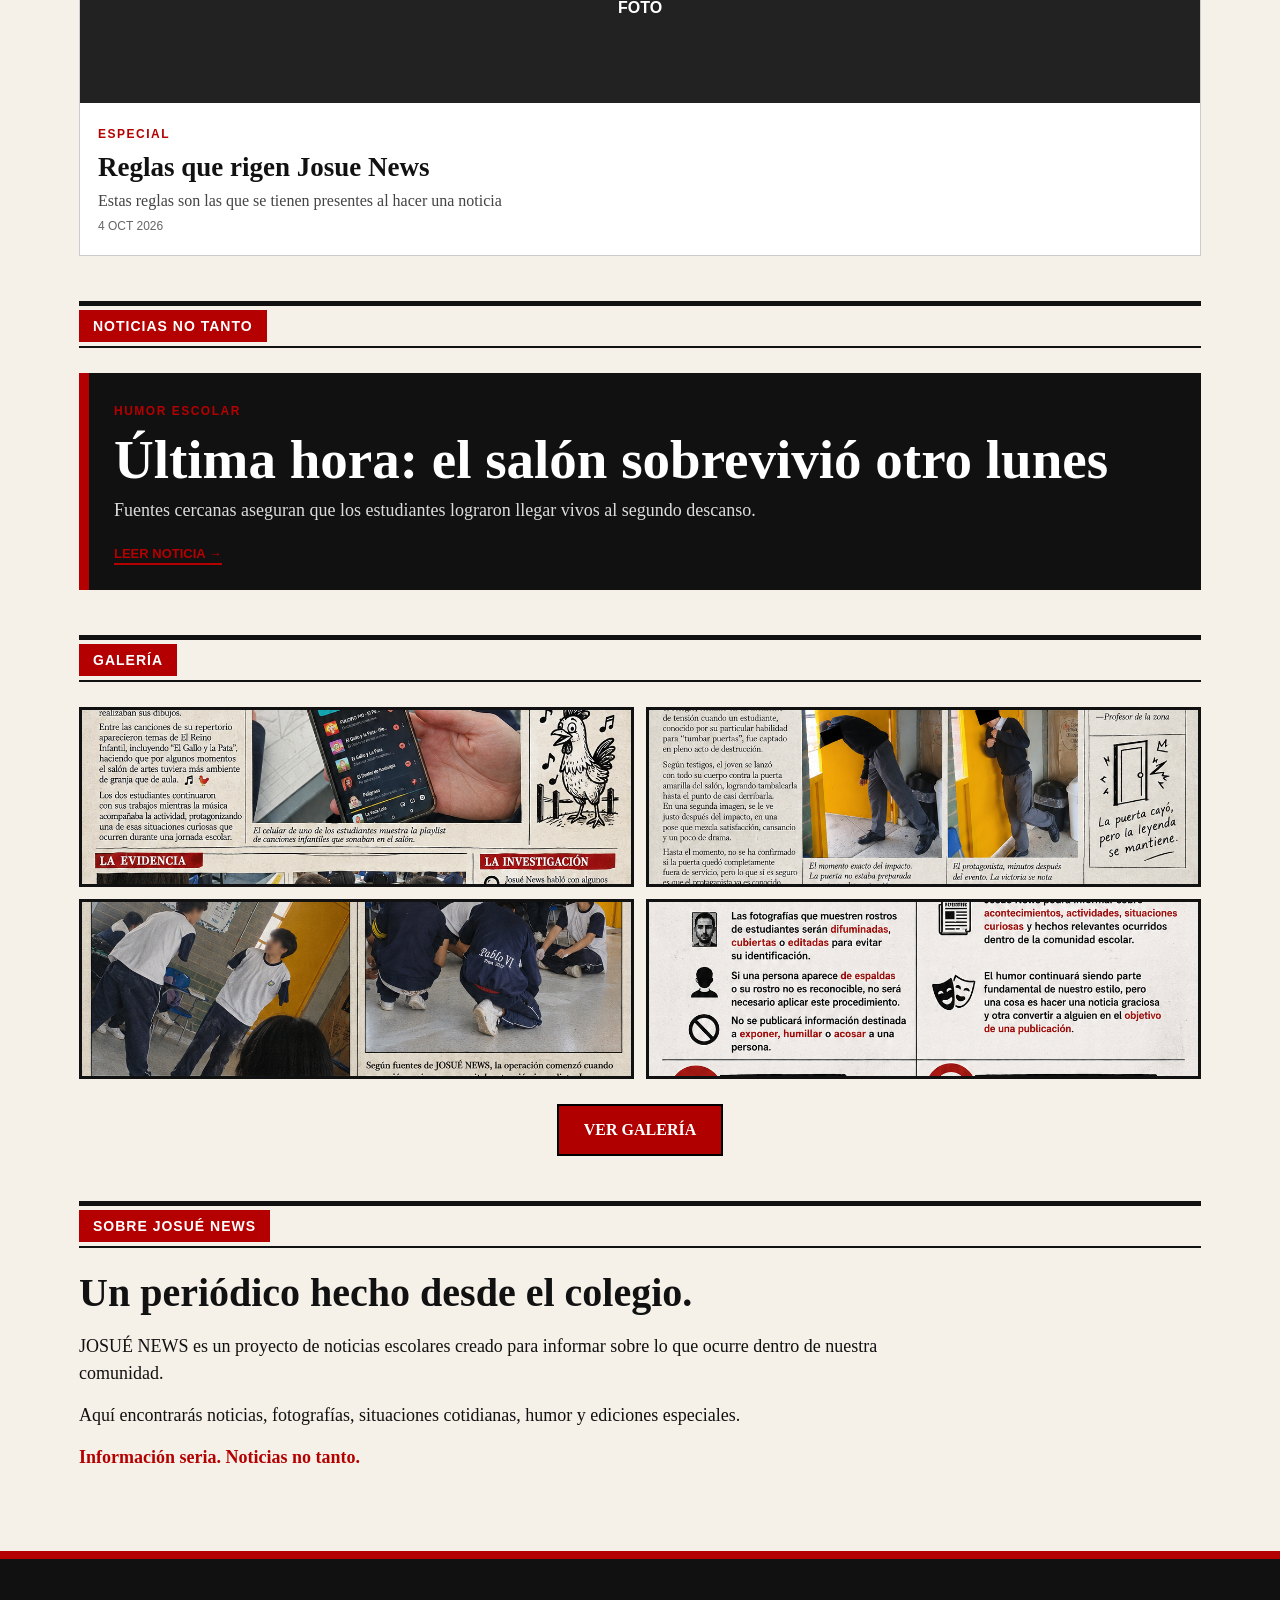
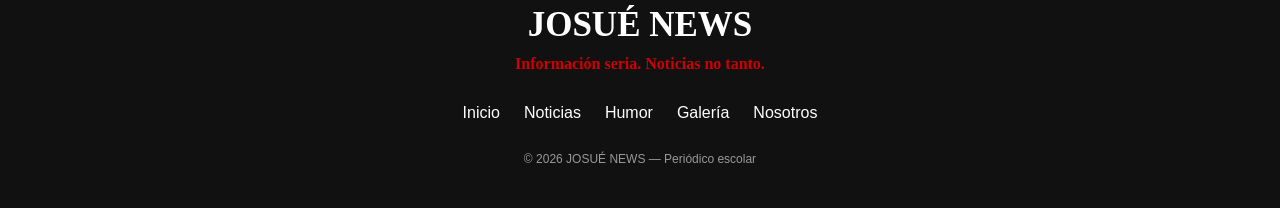
==== commit 9327dfee: "Update index.html" ====
--- a/index.html
+++ b/index.html
@@ -80,6 +80,8 @@
 
                 <p class="lead">
                     Hecho sin prescedentes Josue News obtuvo una informacion para los estudiantes de decimo
+                    si quieres ver las 10 preguntas y practicarlas dale al boton juego de quimica o entra en leer noticia 
+                    y dale click al final
                 </p>
 
                 <p class="date">
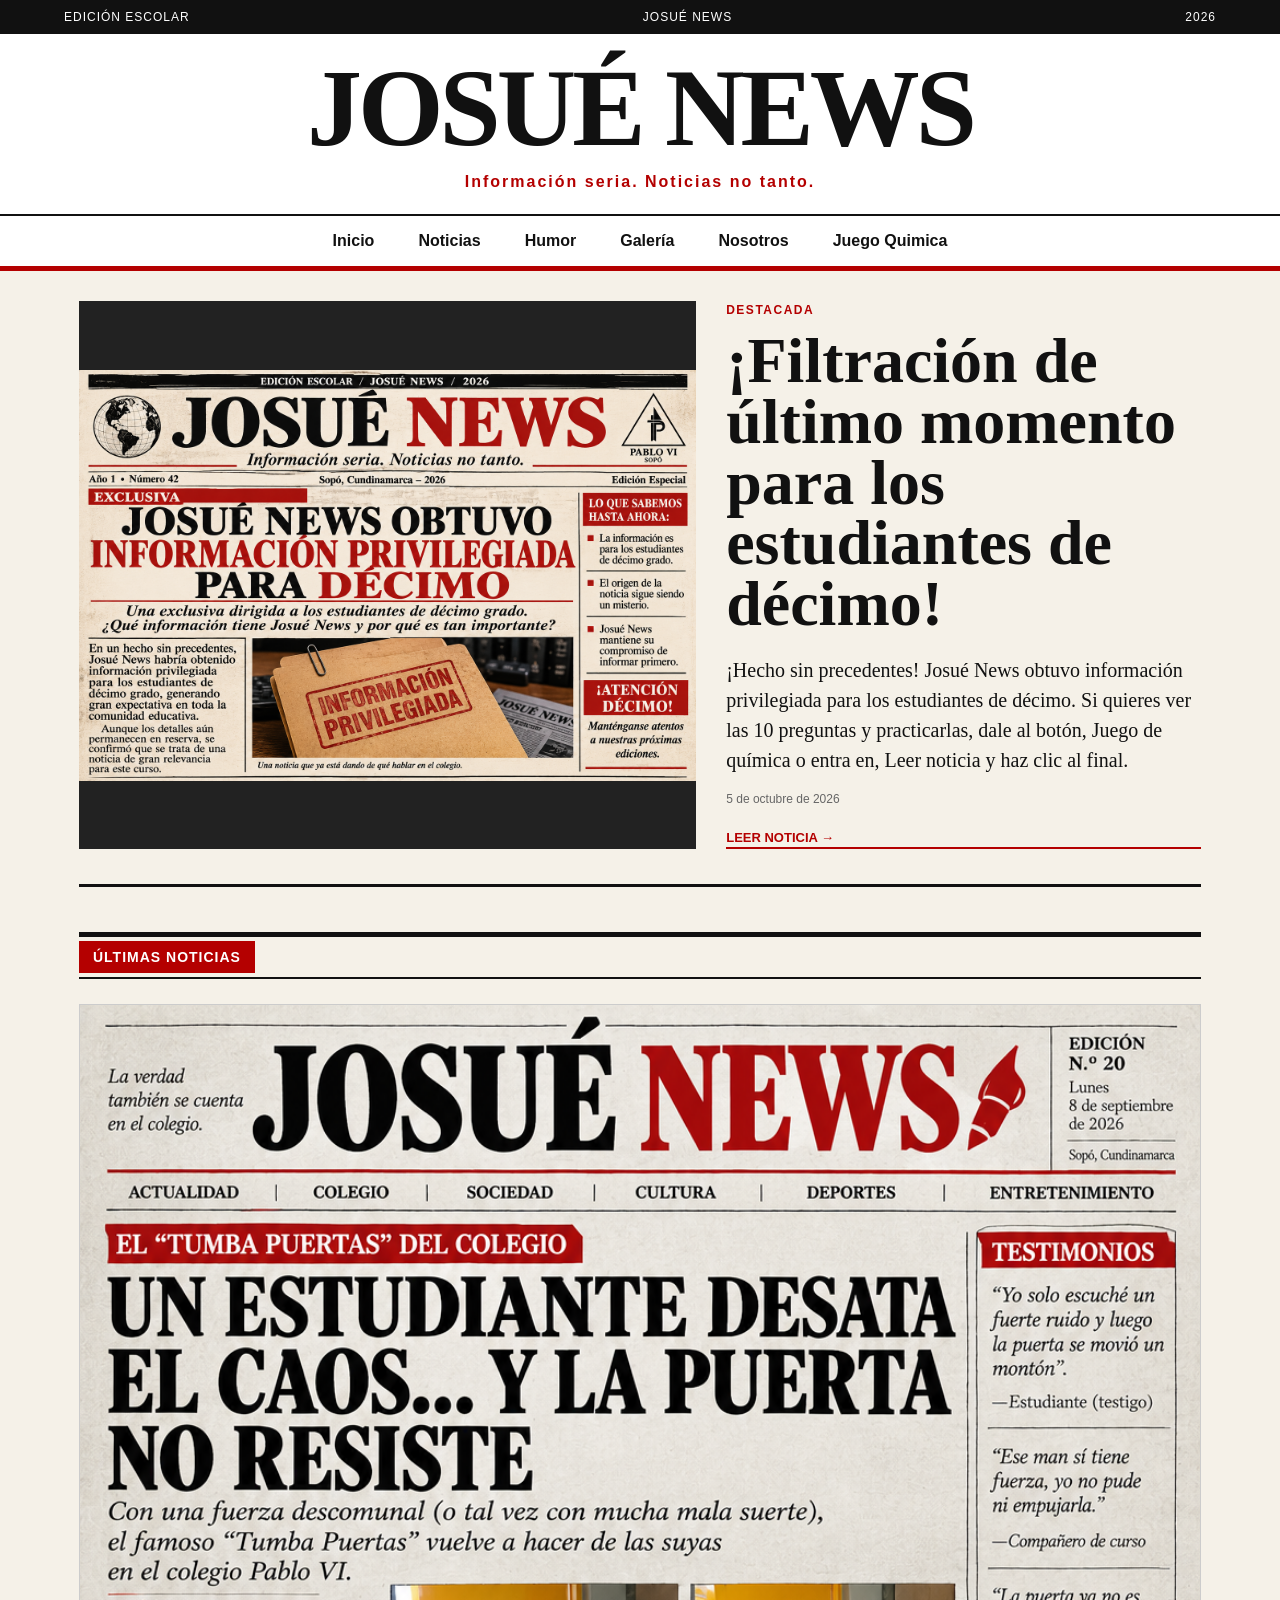
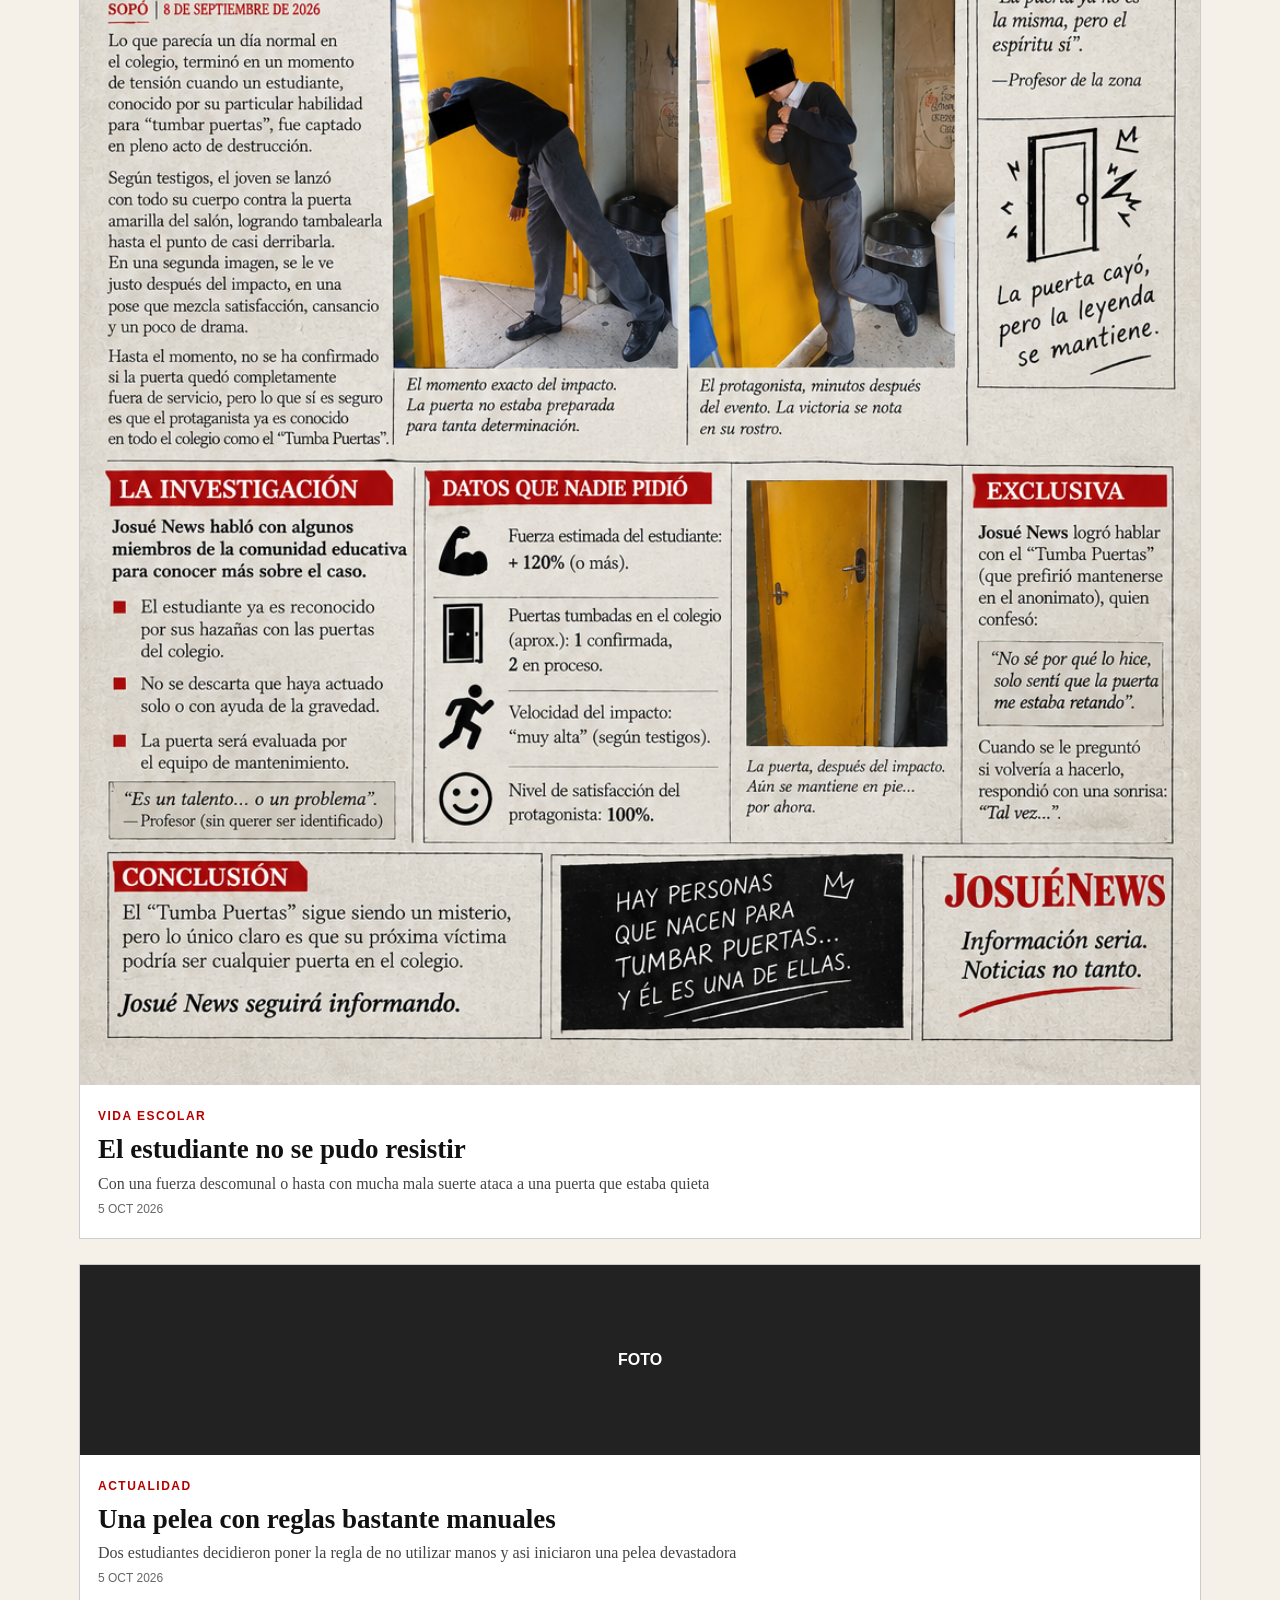
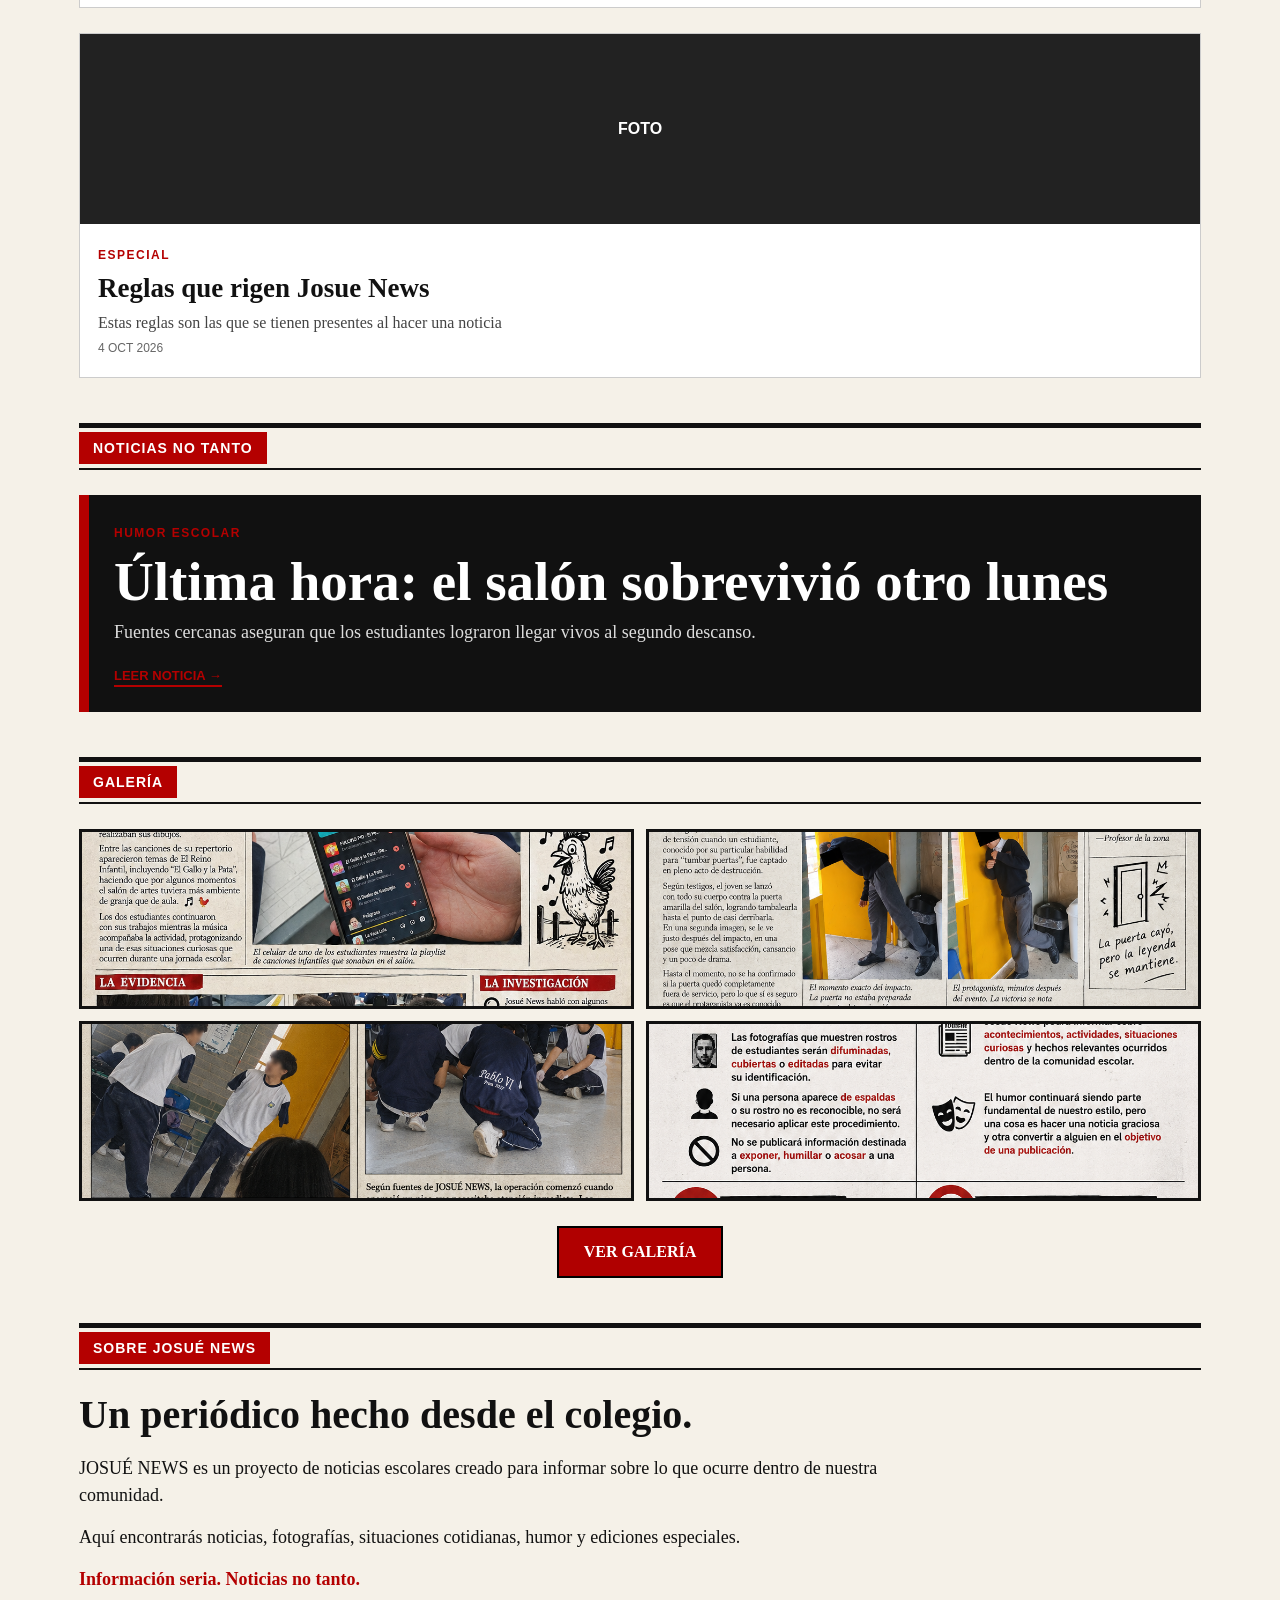
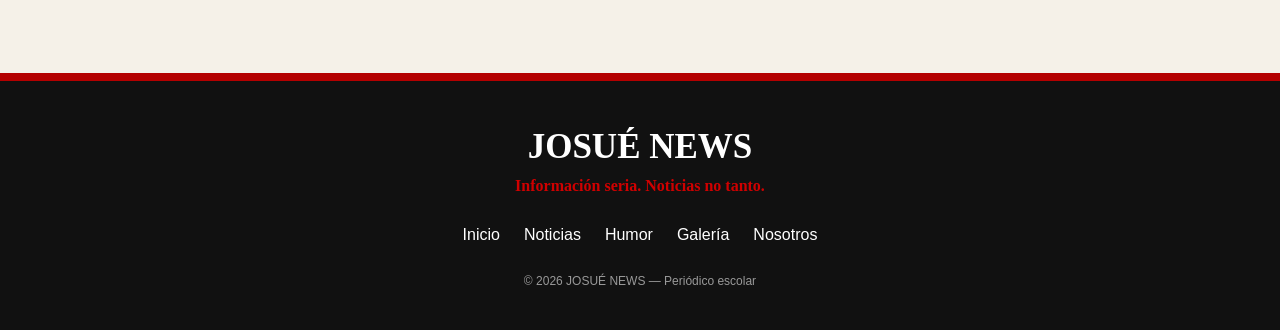
==== commit 51315c81: "Update index.html" ====
--- a/index.html
+++ b/index.html
@@ -75,13 +75,12 @@
                 <span class="category">DESTACADA</span>
 
                 <h2>
-                    Filtracion que ayudara a los de decimo
+                    ¡Filtración de último momento para los estudiantes de décimo!
                 </h2>
 
                 <p class="lead">
-                    Hecho sin prescedentes Josue News obtuvo una informacion para los estudiantes de decimo
-                    si quieres ver las 10 preguntas y practicarlas dale al boton juego de quimica o entra en leer noticia 
-                    y dale click al final
+                    ¡Hecho sin precedentes! Josué News obtuvo información privilegiada para los estudiantes de décimo.
+Si quieres ver las 10 preguntas y practicarlas, dale al botón, Juego de química o entra en, Leer noticia y haz clic al final.
                 </p>
 
                 <p class="date">
@@ -364,6 +363,7 @@
         </div>
 
     </footer>
+    <script src="Temporadas.js"></script>
 
 
 </body>
--- a/style.css
+++ b/style.css
@@ -559,3 +559,186 @@
         right: 5px;
     }
 }
+/* ==========================================
+   JOSUÉ NEWS — TEMAS Y DECORACIONES
+========================================== */
+
+/* ESTILO NORMAL */
+body {
+    --papel: #f5f1e8;
+    --tinta: #111111;
+    --acento: #b40000;
+
+    background-color: var(--papel);
+    color: var(--tinta);
+    transition: background-color 0.4s, color 0.4s;
+}
+
+/* HALLOWEEN */
+body[data-temporada="halloween"] {
+    --papel: #211b20;
+    --tinta: #fff0dc;
+    --acento: #ff7518;
+
+    background-color: var(--papel);
+    background-image: radial-gradient(
+        ellipse at top,
+        #49263b 0%,
+        transparent 65%
+    );
+    color: #fff0dc;
+}
+
+body[data-temporada="halloween"] .site-header,
+body[data-temporada="halloween"] .masthead {
+    border-bottom-color: #ff7518;
+}
+
+
+body[data-temporada="halloween"] .news-card,
+body[data-temporada="halloween"] .newspaper-page {
+    background-color: #fffaf2;
+    color: #211b20;
+}
+
+body[data-temporada="halloween"] .news-card p,
+body[data-temporada="halloween"] .news-card h3 {
+    color: #211b20;
+}
+
+body[data-temporada="halloween"] input,
+body[data-temporada="halloween"] textarea,
+body[data-temporada="halloween"] select {
+    background: #fffaf2;
+    color: #111;
+}
+
+/* DÍA DE LAS VELITAS */
+body[data-temporada="velitas"] {
+    --papel: #fff0d0;
+    --tinta: #38251b;
+    --acento: #b40000;
+
+    background-color: var(--papel);
+    background-image: radial-gradient(
+        ellipse at top,
+        #ffe0a0 0%,
+        transparent 65%
+    );
+    color: #38251b;
+}
+
+body[data-temporada="velitas"] .site-header,
+body[data-temporada="velitas"] .masthead {
+    border-bottom-color: #c18a28;
+}
+
+/* NAVIDAD */
+body[data-temporada="navidad"] {
+    --papel: #f5eee1;
+    --tinta: #172b20;
+    --acento: #b40000;
+
+    background-color: var(--papel);
+    background-image: radial-gradient(
+        ellipse at top,
+        #e1eadb 0%,
+        transparent 65%
+    );
+    color: #172b20;
+}
+
+body[data-temporada="navidad"] .site-header,
+body[data-temporada="navidad"] .masthead {
+    border-bottom-color: #a88742;
+}
+
+/* DECORACIONES ESTÁTICAS EN LAS ESQUINAS */
+.decoracion-especial {
+    position: fixed;
+    z-index: 100;
+    pointer-events: none;
+    user-select: none;
+    line-height: 1;
+    opacity: 0.95;
+}
+
+.esquina-superior-izquierda {
+    top: 10px;
+    left: 10px;
+}
+
+.esquina-superior-derecha {
+    top: 10px;
+    right: 10px;
+}
+
+.esquina-inferior-izquierda {
+    bottom: 12px;
+    left: 10px;
+}
+
+.esquina-inferior-derecha {
+    bottom: 12px;
+    right: 10px;
+}
+
+/* HALLOWEEN */
+.telarana {
+    font-size: clamp(38px, 7vw, 65px);
+    filter: grayscale(1);
+}
+
+.calabaza {
+    font-size: clamp(28px, 5vw, 42px);
+}
+
+/* VELITAS */
+.velita {
+    font-size: clamp(36px, 5vw, 50px);
+    filter: drop-shadow(0 0 8px #ffbd45);
+}
+
+/* NAVIDAD */
+.estrella {
+    color: #c49a35;
+    font-size: clamp(38px, 6vw, 54px);
+}
+
+.rama-navidad {
+    font-size: clamp(30px, 5vw, 42px);
+}
+
+/* EVITAR QUE LOS ADORNOS ANTIGUOS VUELVAN A APARECER */
+.adorno-temporada {
+    display: none !important;
+}
+
+/* AJUSTES PARA CELULARES */
+@media (max-width: 600px) {
+    .esquina-superior-izquierda {
+        top: 5px;
+        left: 5px;
+    }
+
+    .esquina-superior-derecha {
+        top: 5px;
+        right: 5px;
+    }
+
+    .esquina-inferior-izquierda {
+        bottom: 8px;
+        left: 5px;
+    }
+
+    .esquina-inferior-derecha {
+        bottom: 8px;
+        right: 5px;
+    }
+}
+
+@media (prefers-reduced-motion: reduce) {
+    body {
+        transition: none;
+    }
+}
